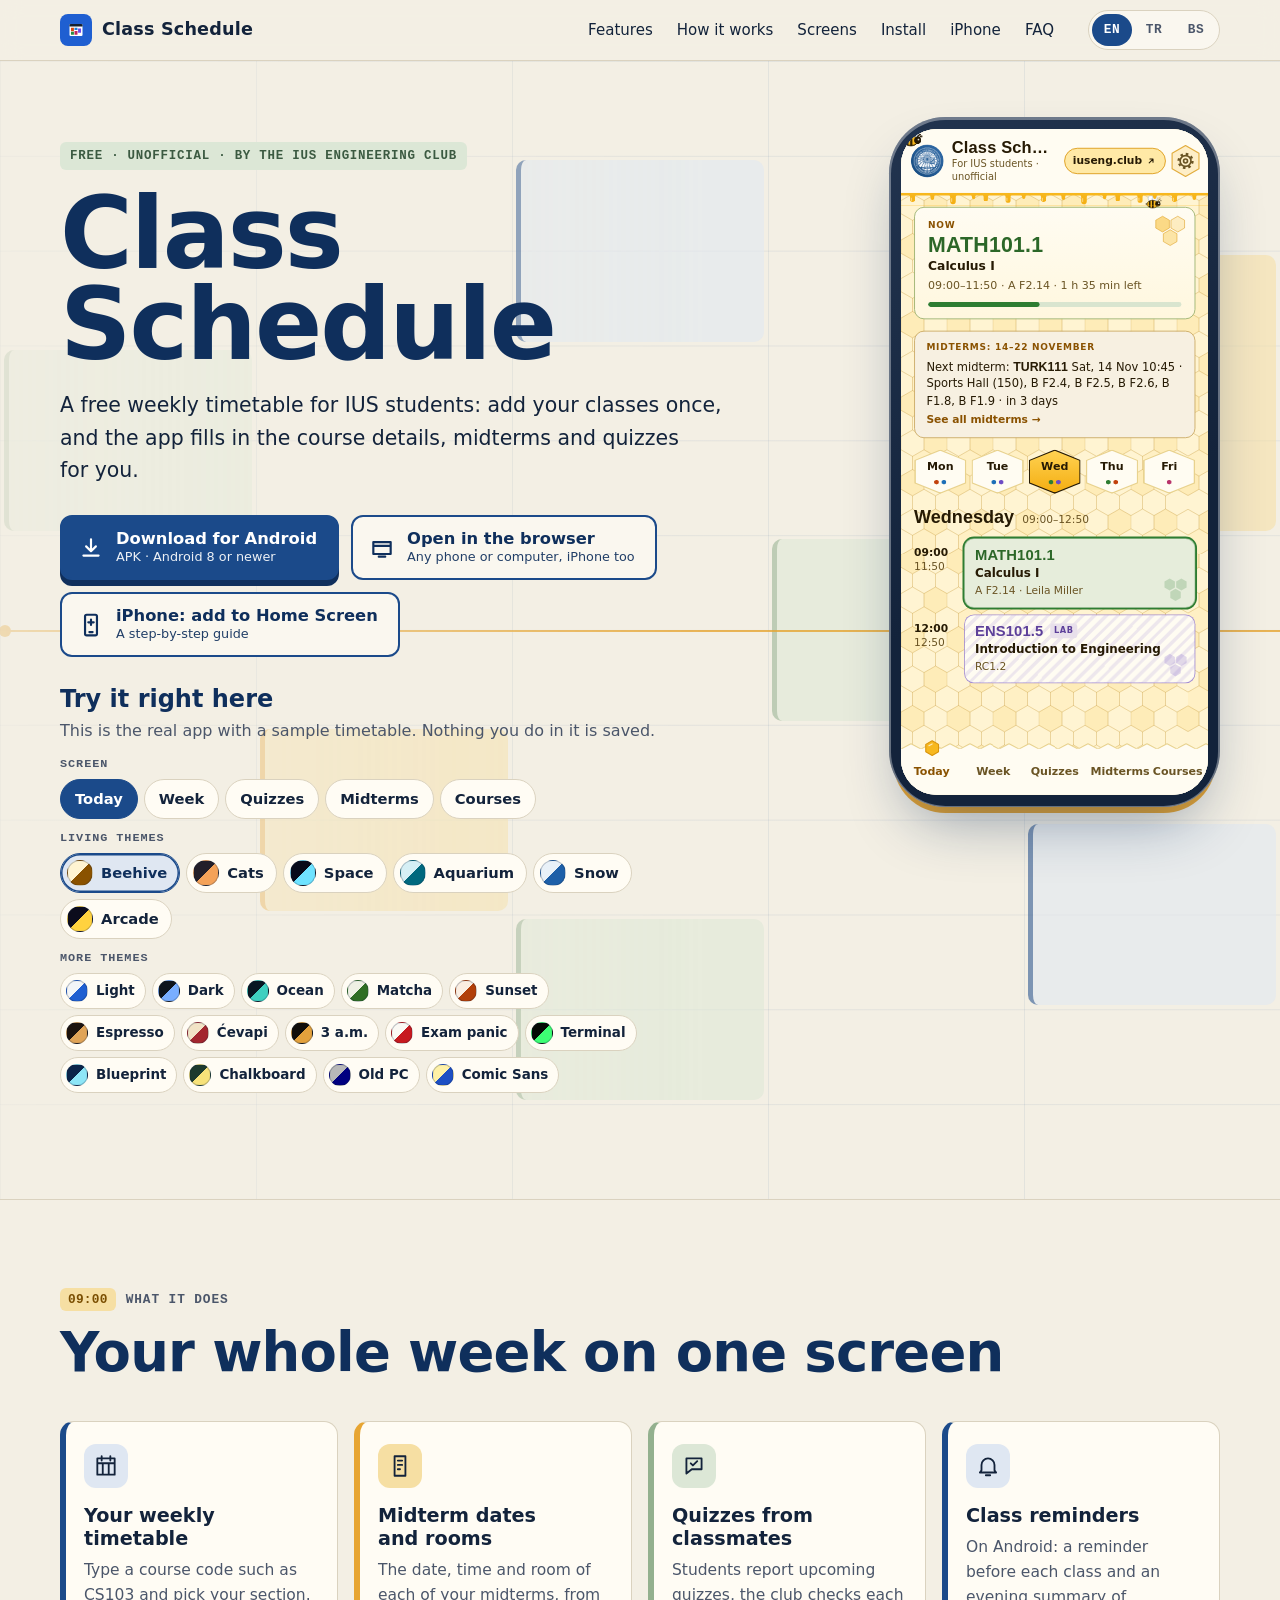
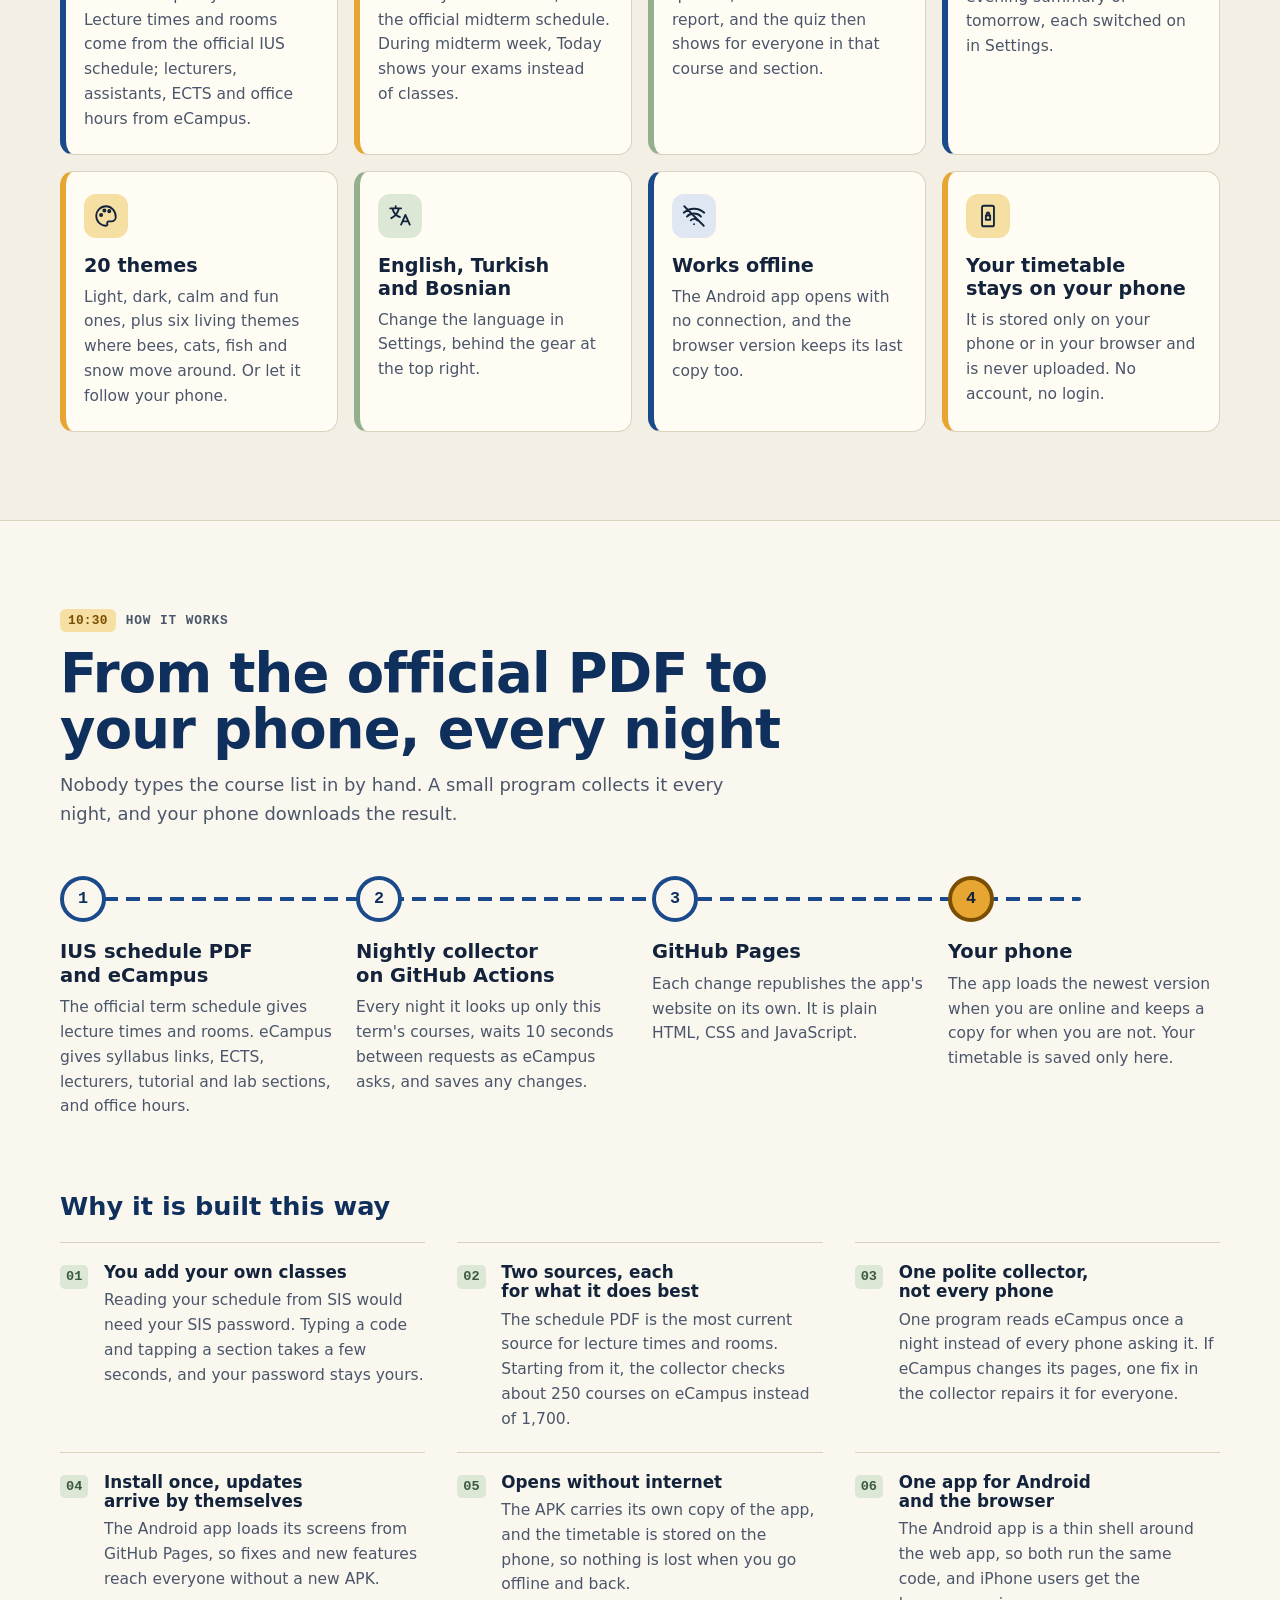
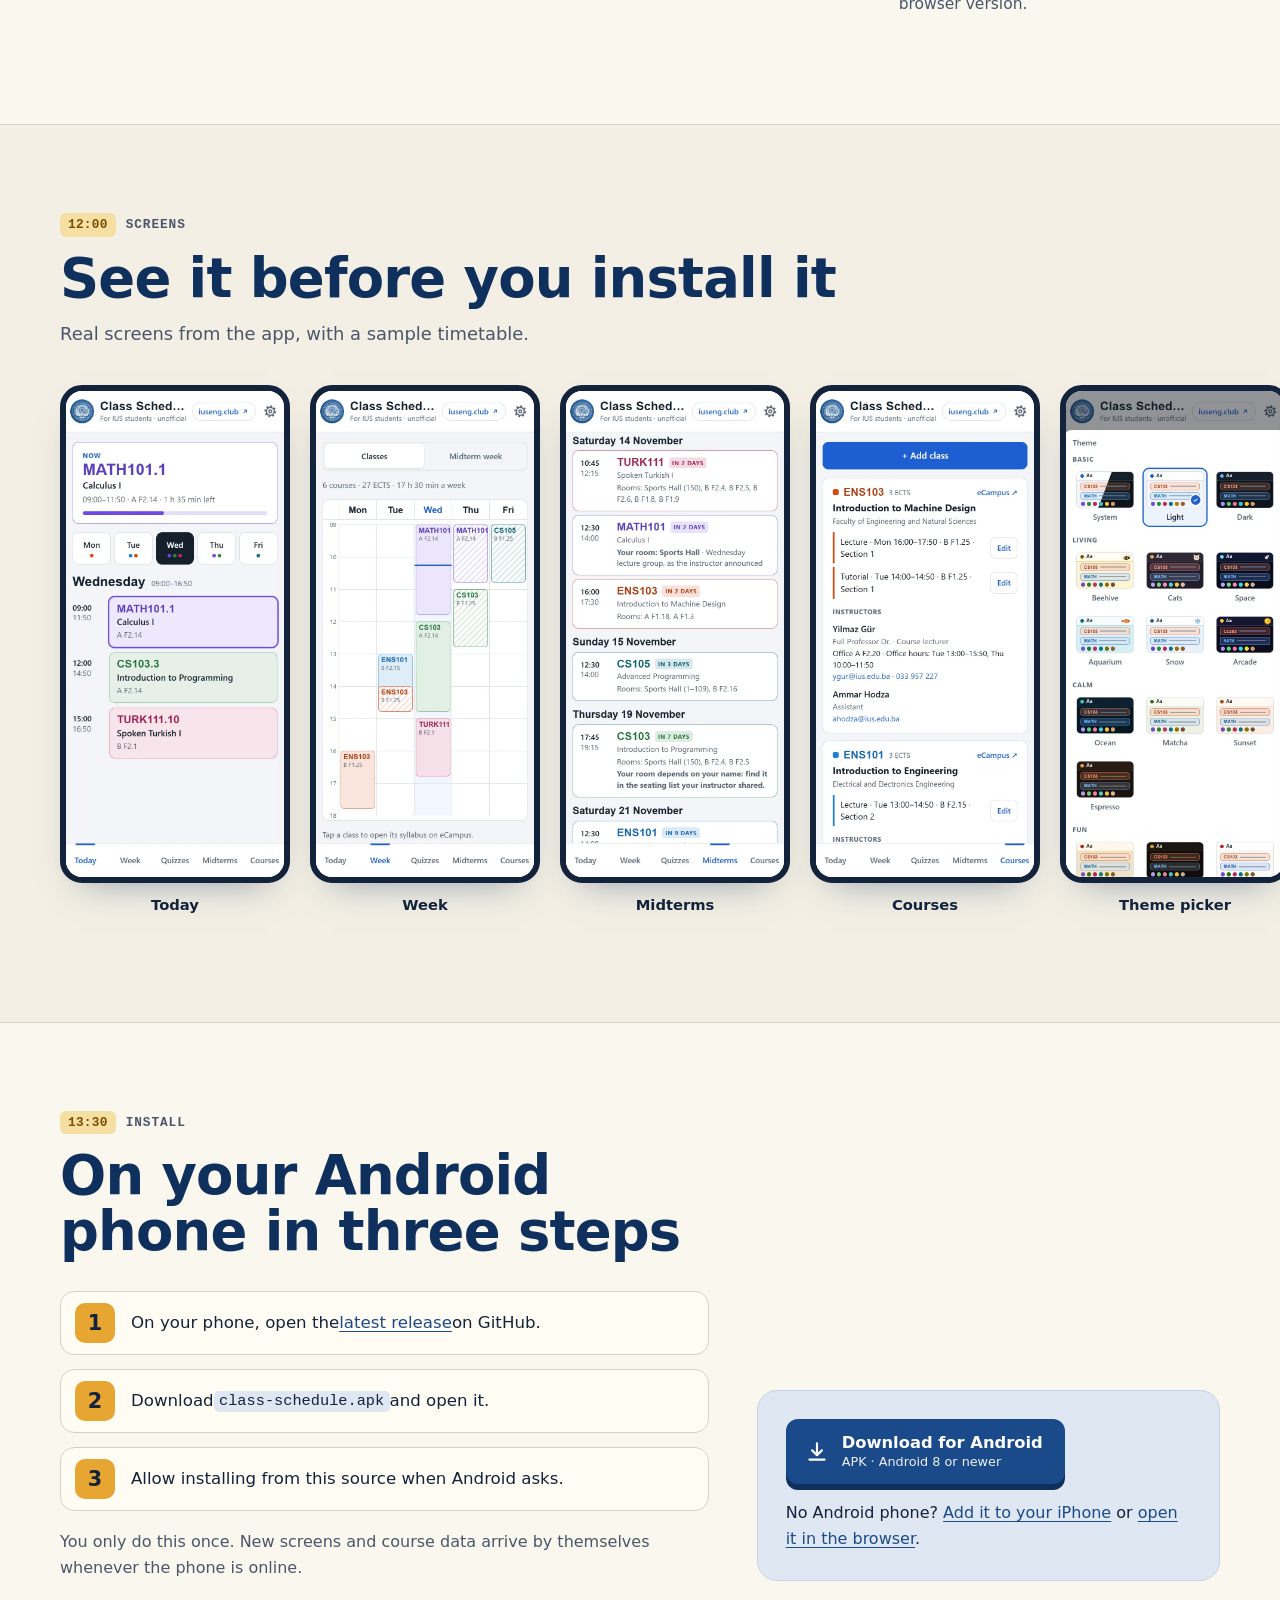
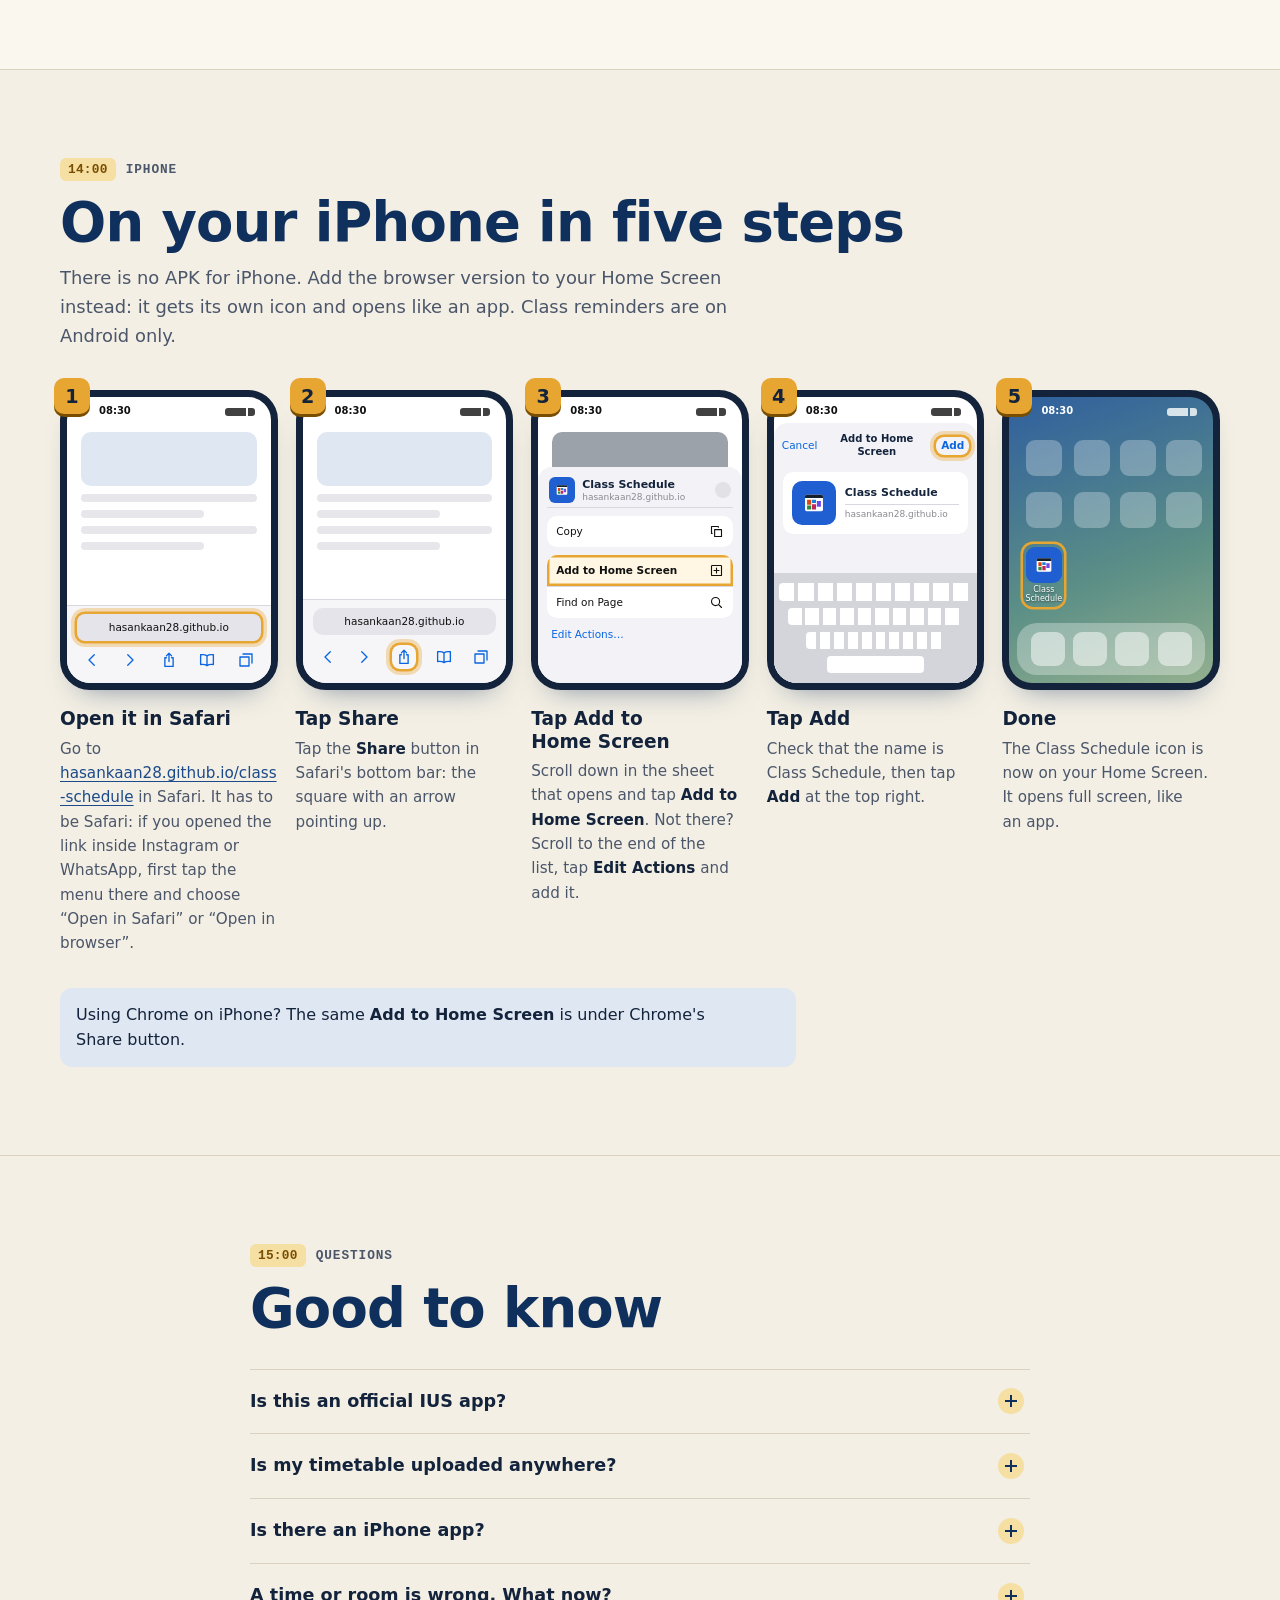
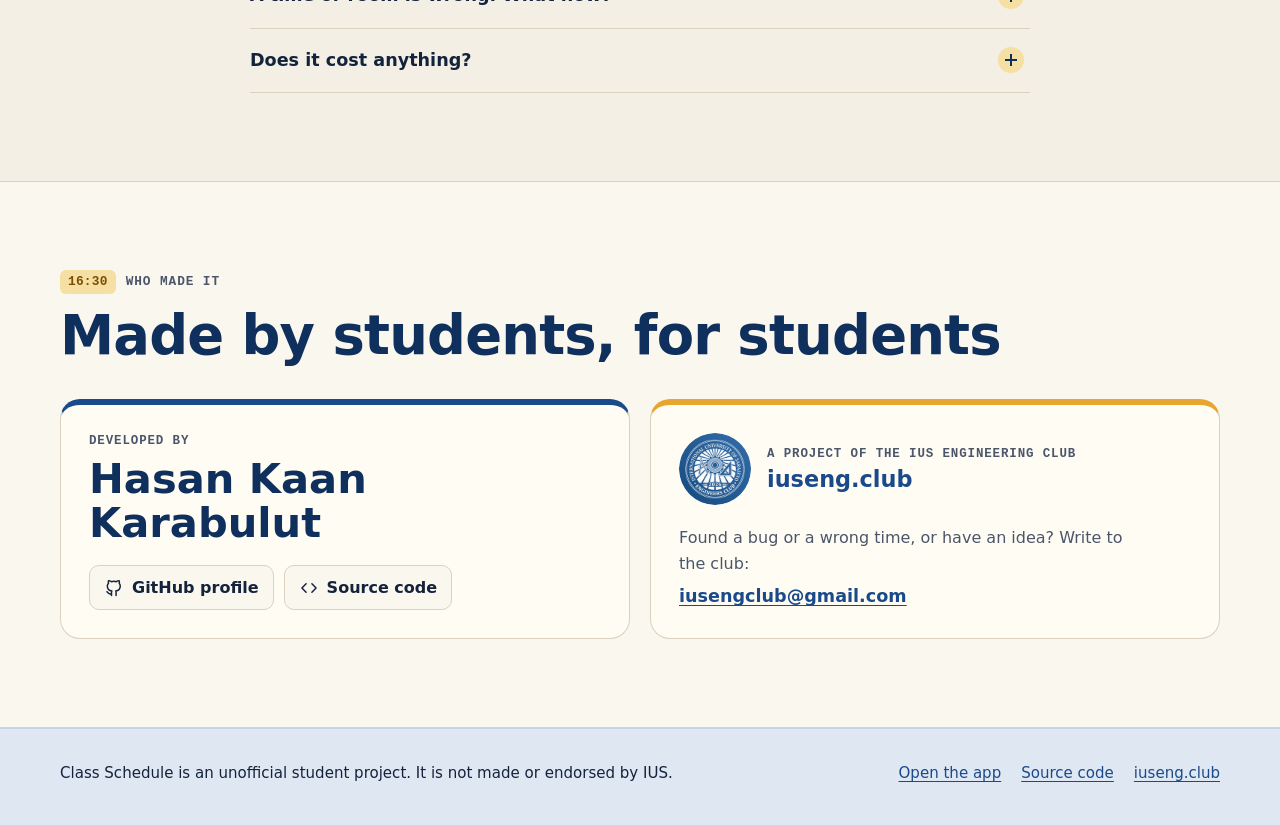
==== web/about/index.html @ 45f540cd "feat(web): landing site with live demo and iPhone install guide - web/about/: a three-language page " ====
<!doctype html>
<html lang="en" class="no-js">
<head>
<meta charset="utf-8">
<meta name="viewport" content="width=device-width, initial-scale=1, viewport-fit=cover">
<meta name="color-scheme" content="light">
<meta name="theme-color" content="#F3EFE4">
<title data-i18n="docTitle">Class Schedule: a free timetable app for IUS students</title>
<meta name="description" content="A free weekly timetable for IUS students, with course details from the official schedule and eCampus, midterms, quizzes and class reminders. Unofficial, by the IUS Engineering Club." data-i18n-attr="content:metaDesc">
<link rel="canonical" href="https://hasankaan28.github.io/class-schedule/about/">
<meta property="og:type" content="website">
<meta property="og:url" content="https://hasankaan28.github.io/class-schedule/about/">
<meta property="og:site_name" content="Class Schedule">
<meta property="og:title" content="Class Schedule: a free timetable app for IUS students" data-i18n-attr="content:docTitle">
<meta property="og:description" content="A free weekly timetable for IUS students, with course details from the official schedule and eCampus, midterms, quizzes and class reminders. Unofficial, by the IUS Engineering Club." data-i18n-attr="content:metaDesc">
<meta property="og:image" content="https://hasankaan28.github.io/class-schedule/about/img/og.png">
<meta property="og:image:width" content="1200">
<meta property="og:image:height" content="630">
<meta property="og:image:alt" content="Class Schedule on a phone, with the timetable of a sample week" data-i18n-attr="content:ogAlt">
<meta name="twitter:card" content="summary_large_image">
<link rel="icon" href="../icon.svg" type="image/svg+xml">
<link rel="stylesheet" href="about.css">
<script>document.documentElement.className = 'js';</script>
<script src="about.js" defer></script>
</head>
<body>
<a class="skip" href="#main" data-i18n="skip">Skip to content</a>

<header class="top">
  <div class="wrap top-in">
    <a class="mark" href="#top">
      <img src="../icon.svg" width="32" height="32" alt="">
      <span data-i18n="appName">Class Schedule</span>
    </a>
    <nav class="nav" aria-label="Sections" data-i18n-attr="aria-label:navLabel">
      <a href="#features" data-i18n="navFeatures">Features</a>
      <a href="#how" data-i18n="navHow">How it works</a>
      <a href="#screens" data-i18n="navScreens">Screens</a>
      <a href="#install" data-i18n="navInstall">Install</a>
      <a href="#iphone">iPhone</a>
      <a href="#faq" data-i18n="navFaq">FAQ</a>
    </nav>
    <div class="lang js-only" role="group" aria-label="Language" data-i18n-attr="aria-label:langLabel">
      <button type="button" data-lang="en" lang="en" aria-label="English" aria-pressed="true">EN</button>
      <button type="button" data-lang="tr" lang="tr" aria-label="Türkçe" aria-pressed="false">TR</button>
      <button type="button" data-lang="bs" lang="bs" aria-label="Bosanski" aria-pressed="false">BS</button>
    </div>
  </div>
</header>

<main id="main">

<!-- Hero: what it is, the two ways to get it, and the real app running in a phone frame. -->
<section class="hero" id="top" aria-labelledby="hero-title">
  <div class="week-grid" aria-hidden="true">
    <i class="blk b1"></i><i class="blk b2"></i><i class="blk b3"></i><i class="blk b4"></i><i class="blk b5"></i><i class="blk b6"></i><i class="blk b7"></i>
    <i class="now"></i>
  </div>
  <div class="wrap hero-in">
    <div class="hero-copy">
      <p class="kicker" data-i18n="kicker">Free · Unofficial · By the IUS Engineering Club</p>
      <h1 id="hero-title" data-i18n="appName">Class Schedule</h1>
      <p class="lead" data-i18n="heroLead">A free weekly timetable for IUS students: add your classes once, and the app fills in the course details, midterms and quizzes for you.</p>
      <div class="ctas">
        <a class="btn primary" href="https://github.com/HasanKaan28/class-schedule/releases/latest/download/class-schedule.apk">
          <svg viewBox="0 0 24 24" aria-hidden="true"><path d="M12 4v11m0 0-4.5-4.5M12 15l4.5-4.5M5 19h14"/></svg>
          <span><b data-i18n="ctaApk">Download for Android</b><small data-i18n="ctaApkNote">APK · Android 8 or newer</small></span>
        </a>
        <a class="btn ghost" href="../">
          <svg viewBox="0 0 24 24" aria-hidden="true"><path d="M4 6.5h16v11H4zM4 10h16M9 20h6"/></svg>
          <span><b data-i18n="ctaWeb">Open in the browser</b><small data-i18n="ctaWebNote">Any phone or computer, iPhone too</small></span>
        </a>
        <a class="btn ghost" id="cta-iphone" href="#iphone">
          <svg viewBox="0 0 24 24" aria-hidden="true"><path d="M8 2.5h8a1.5 1.5 0 0 1 1.5 1.5v16a1.5 1.5 0 0 1-1.5 1.5H8A1.5 1.5 0 0 1 6.5 20V4A1.5 1.5 0 0 1 8 2.5zM10.5 18.5h3M9.5 9.5h5M12 7v5"/></svg>
          <span><b data-i18n="ctaIphone">iPhone: add to Home Screen</b><small data-i18n="ctaIphoneNote">A step-by-step guide</small></span>
        </a>
      </div>
    </div>

    <figure class="phone" aria-labelledby="demo-caption">
      <div class="bezel">
        <div class="screen">
          <iframe id="demo" src="../?demo=1&amp;lang=en&amp;tab=today&amp;theme=bee" width="375" height="812" title="Live preview of Class Schedule with a sample timetable" data-i18n-attr="title:demoFrame"></iframe>
          <img id="demo-shot" class="shot-fallback" src="img/shot-today.webp" width="750" height="1624" loading="lazy" alt="Today screen: the next class and the day's classes with free gaps between them" data-i18n-attr="alt:altToday" hidden>
        </div>
      </div>
      <figcaption id="demo-caption" class="sr" data-i18n="demoCaption">The real Class Schedule app, running with a sample timetable</figcaption>
    </figure>

    <div class="demo js-only" id="try">
      <h2 class="demo-title" data-i18n="demoTitle">Try it right here</h2>
      <p class="demo-lead" data-i18n="demoLead">This is the real app with a sample timetable. Nothing you do in it is saved.</p>
      <p class="demo-note" id="demo-note" hidden data-i18n="demoFallback">The live preview could not load, so this is a screenshot.</p>
      <div class="ctl" id="demo-ctl">
        <div class="ctl-row">
          <h3 class="ctl-label" id="lbl-screen" data-i18n="demoScreen">Screen</h3>
          <div class="seg" role="group" aria-labelledby="lbl-screen">
            <button type="button" data-tab="today" aria-pressed="true" data-i18n="tabToday">Today</button>
            <button type="button" data-tab="week" aria-pressed="false" data-i18n="tabWeek">Week</button>
            <button type="button" data-tab="quizzes" aria-pressed="false" data-i18n="tabQuizzes">Quizzes</button>
            <button type="button" data-tab="exams" aria-pressed="false" data-i18n="tabExams">Midterms</button>
            <button type="button" data-tab="courses" aria-pressed="false" data-i18n="tabCourses">Courses</button>
          </div>
        </div>
        <div class="ctl-row">
          <h3 class="ctl-label" id="lbl-live" data-i18n="demoLiving">Living themes</h3>
          <div class="chips" role="group" aria-labelledby="lbl-live" id="themes-live"></div>
        </div>
        <div class="ctl-row">
          <h3 class="ctl-label" id="lbl-more" data-i18n="demoMore">More themes</h3>
          <div class="chips small" role="group" aria-labelledby="lbl-more" id="themes-more"></div>
        </div>
      </div>
      <p class="demo-status" id="demo-status" aria-live="polite"></p>
    </div>
  </div>
</section>

<!-- Features -->
<section class="sec" id="features" aria-labelledby="features-title">
  <div class="wrap">
    <p class="eyebrow"><span class="slot">09:00</span> <span data-i18n="eyFeatures">What it does</span></p>
    <h2 id="features-title" data-i18n="featuresTitle">Your whole week on one screen</h2>
    <ul class="cards" role="list">
      <li class="card c-seal">
        <svg viewBox="0 0 24 24" aria-hidden="true"><path d="M4 5h16v15H4zM4 9.5h16M9 9.5V20M14.5 9.5V20M8 3v4M16 3v4"/></svg>
        <h3 data-i18n="f1t">Your weekly timetable</h3>
        <p data-i18n="f1d">Type a course code such as CS103 and pick your section. Lecture times and rooms come from the official IUS schedule; lecturers, assistants, ECTS and office hours from eCampus.</p>
      </li>
      <li class="card c-honey">
        <svg viewBox="0 0 24 24" aria-hidden="true"><path d="M7 3h10v18H7zM10 7h4M10 11h4M10 15h2"/></svg>
        <h3 data-i18n="f2t">Midterm dates and rooms</h3>
        <p data-i18n="f2d">The date, time and room of each of your midterms, from the official midterm schedule. During midterm week, Today shows your exams instead of classes.</p>
      </li>
      <li class="card c-sage">
        <svg viewBox="0 0 24 24" aria-hidden="true"><path d="M5 5h14v10H10l-5 4zM9 9.5l2 2 4-4"/></svg>
        <h3 data-i18n="f3t">Quizzes from classmates</h3>
        <p data-i18n="f3d">Students report upcoming quizzes, the club checks each report, and the quiz then shows for everyone in that course and section.</p>
      </li>
      <li class="card c-seal">
        <svg viewBox="0 0 24 24" aria-hidden="true"><path d="M6 16V11a6 6 0 0 1 12 0v5l1.5 2h-15zM10 20.5h4"/></svg>
        <h3 data-i18n="f4t">Class reminders</h3>
        <p data-i18n="f4d">On Android: a reminder before each class and an evening summary of tomorrow, each switched on in Settings.</p>
      </li>
      <li class="card c-honey">
        <svg viewBox="0 0 24 24" aria-hidden="true"><path d="M12 3a9 9 0 1 0 0 18c1.2 0 1.6-.9 1.2-1.8-.5-1.1.2-2.2 1.4-2.2H17a4 4 0 0 0 4-4c0-5.5-4-10-9-10z"/><circle cx="7.5" cy="11" r="1"/><circle cx="10.5" cy="7" r="1"/><circle cx="15" cy="7.5" r="1"/></svg>
        <h3 data-i18n="f5t">20 themes</h3>
        <p data-i18n="f5d">Light, dark, calm and fun ones, plus six living themes where bees, cats, fish and snow move around. Or let it follow your phone.</p>
      </li>
      <li class="card c-sage">
        <svg viewBox="0 0 24 24" aria-hidden="true"><path d="M3 5h10M8 3v2M5 5c1 4 4 7 7 8M11 5c-1 4-3.5 7-7 9M13 20l4-9 4 9M14.5 17h5"/></svg>
        <h3 data-i18n="f6t">English, Turkish and Bosnian</h3>
        <p data-i18n="f6d">Change the language in Settings, behind the gear at the top right.</p>
      </li>
      <li class="card c-seal">
        <svg viewBox="0 0 24 24" aria-hidden="true"><path d="M2.5 9a14 14 0 0 1 19 0M5.5 12.5a9 9 0 0 1 13 0M9 16a4 4 0 0 1 6 0M12 19.5h.01M3 3l18 18"/></svg>
        <h3 data-i18n="f7t">Works offline</h3>
        <p data-i18n="f7d">The Android app opens with no connection, and the browser version keeps its last copy too.</p>
      </li>
      <li class="card c-honey">
        <svg viewBox="0 0 24 24" aria-hidden="true"><path d="M8 2.5h8a1.5 1.5 0 0 1 1.5 1.5v16a1.5 1.5 0 0 1-1.5 1.5H8A1.5 1.5 0 0 1 6.5 20V4A1.5 1.5 0 0 1 8 2.5zM10 11.5h4v4h-4zM10.8 11.5V10a1.2 1.2 0 0 1 2.4 0v1.5"/></svg>
        <h3 data-i18n="f8t">Your timetable stays on your phone</h3>
        <p data-i18n="f8d">It is stored only on your phone or in your browser and is never uploaded. No account, no login.</p>
      </li>
    </ul>
  </div>
</section>

<!-- How it works: the data route, then the reasons behind the build. -->
<section class="sec tint" id="how" aria-labelledby="how-title">
  <div class="wrap">
    <p class="eyebrow"><span class="slot">10:30</span> <span data-i18n="eyHow">How it works</span></p>
    <h2 id="how-title" data-i18n="howTitle">From the official PDF to your phone, every night</h2>
    <p class="sec-lead" data-i18n="howLead">Nobody types the course list in by hand. A small program collects it every night, and your phone downloads the result.</p>

    <ol class="route">
      <li class="stop">
        <span class="stop-n">1</span>
        <h3 data-i18n="r1t">IUS schedule PDF and eCampus</h3>
        <p data-i18n="r1d">The official term schedule gives lecture times and rooms. eCampus gives syllabus links, ECTS, lecturers, tutorial and lab sections, and office hours.</p>
      </li>
      <li class="stop">
        <span class="stop-n">2</span>
        <h3 data-i18n="r2t">Nightly collector on GitHub Actions</h3>
        <p data-i18n="r2d">Every night it looks up only this term's courses, waits 10 seconds between requests as eCampus asks, and saves any changes.</p>
      </li>
      <li class="stop">
        <span class="stop-n">3</span>
        <h3 data-i18n="r3t">GitHub Pages</h3>
        <p data-i18n="r3d">Each change republishes the app's website on its own. It is plain HTML, CSS and JavaScript.</p>
      </li>
      <li class="stop end">
        <span class="stop-n">4</span>
        <h3 data-i18n="r4t">Your phone</h3>
        <p data-i18n="r4d">The app loads the newest version when you are online and keeps a copy for when you are not. Your timetable is saved only here.</p>
      </li>
    </ol>

    <h3 class="sub" data-i18n="whyTitle">Why it is built this way</h3>
    <ul class="why" role="list">
      <li><h4 data-i18n="w1t">You add your own classes</h4><p data-i18n="w1d">Reading your schedule from SIS would need your SIS password. Typing a code and tapping a section takes a few seconds, and your password stays yours.</p></li>
      <li><h4 data-i18n="w2t">Two sources, each for what it does best</h4><p data-i18n="w2d">The schedule PDF is the most current source for lecture times and rooms. Starting from it, the collector checks about 250 courses on eCampus instead of 1,700.</p></li>
      <li><h4 data-i18n="w3t">One polite collector, not every phone</h4><p data-i18n="w3d">One program reads eCampus once a night instead of every phone asking it. If eCampus changes its pages, one fix in the collector repairs it for everyone.</p></li>
      <li><h4 data-i18n="w4t">Install once, updates arrive by themselves</h4><p data-i18n="w4d">The Android app loads its screens from GitHub Pages, so fixes and new features reach everyone without a new APK.</p></li>
      <li><h4 data-i18n="w5t">Opens without internet</h4><p data-i18n="w5d">The APK carries its own copy of the app, and the timetable is stored on the phone, so nothing is lost when you go offline and back.</p></li>
      <li><h4 data-i18n="w6t">One app for Android and the browser</h4><p data-i18n="w6d">The Android app is a thin shell around the web app, so both run the same code, and iPhone users get the browser version.</p></li>
    </ul>
  </div>
</section>

<!-- Screenshots -->
<section class="sec" id="screens" aria-labelledby="screens-title">
  <div class="wrap">
    <p class="eyebrow"><span class="slot">12:00</span> <span data-i18n="eyScreens">Screens</span></p>
    <h2 id="screens-title" data-i18n="screensTitle">See it before you install it</h2>
    <p class="sec-lead" data-i18n="screensLead">Real screens from the app, with a sample timetable.</p>
  </div>
  <div class="shots" tabindex="0" role="region" aria-label="Screenshots, scroll sideways" data-i18n-attr="aria-label:shotsLabel">
    <figure><img src="img/shot-today.webp" width="750" height="1624" loading="lazy" alt="Today screen: the next class and the day's classes with free gaps between them" data-i18n-attr="alt:altToday"><figcaption data-i18n="capToday">Today</figcaption></figure>
    <figure><img src="img/shot-week.webp" width="750" height="1624" loading="lazy" alt="Week screen: a Monday to Friday timetable with coloured course blocks" data-i18n-attr="alt:altWeek"><figcaption data-i18n="capWeek">Week</figcaption></figure>
    <figure><img src="img/shot-midterms.webp" width="750" height="1624" loading="lazy" alt="Midterms screen: the dates, times and rooms of a student's midterms" data-i18n-attr="alt:altMidterms"><figcaption data-i18n="capMidterms">Midterms</figcaption></figure>
    <figure><img src="img/shot-courses.webp" width="750" height="1624" loading="lazy" alt="Courses screen: each course with its instructors and office hours" data-i18n-attr="alt:altCourses"><figcaption data-i18n="capCourses">Courses</figcaption></figure>
    <figure><img src="img/shot-themes.webp" width="750" height="1624" loading="lazy" alt="Settings: the theme picker with all themes" data-i18n-attr="alt:altThemes"><figcaption data-i18n="capThemes">Theme picker</figcaption></figure>
    <figure><img src="img/shot-bee.webp" width="750" height="1624" loading="lazy" alt="The app in the Beehive theme" data-i18n-attr="alt:altBee"><figcaption data-i18n="capBee">Beehive theme</figcaption></figure>
    <figure><img src="img/shot-cat.webp" width="750" height="1624" loading="lazy" alt="The app in the Cats theme" data-i18n-attr="alt:altCat"><figcaption data-i18n="capCat">Cats theme</figcaption></figure>
    <figure><img src="img/shot-space.webp" width="750" height="1624" loading="lazy" alt="The app in the Space theme" data-i18n-attr="alt:altSpace"><figcaption data-i18n="capSpace">Space theme</figcaption></figure>
  </div>
</section>

<!-- Install -->
<section class="sec tint" id="install" aria-labelledby="install-title">
  <div class="wrap install">
    <div>
      <p class="eyebrow"><span class="slot">13:30</span> <span data-i18n="eyInstall">Install</span></p>
      <h2 id="install-title" data-i18n="installTitle">On your Android phone in three steps</h2>
      <ol class="steps">
        <li data-i18n="s1">On your phone, open the <a href="https://github.com/HasanKaan28/class-schedule/releases/latest">latest release</a> on GitHub.</li>
        <li data-i18n="s2">Download <code>class-schedule.apk</code> and open it.</li>
        <li data-i18n="s3">Allow installing from this source when Android asks.</li>
      </ol>
      <p class="note" data-i18n="installNote">You only do this once. New screens and course data arrive by themselves whenever the phone is online.</p>
    </div>
    <div class="install-side">
      <a class="btn primary" href="https://github.com/HasanKaan28/class-schedule/releases/latest/download/class-schedule.apk">
        <svg viewBox="0 0 24 24" aria-hidden="true"><path d="M12 4v11m0 0-4.5-4.5M12 15l4.5-4.5M5 19h14"/></svg>
        <span><b data-i18n="ctaApk">Download for Android</b><small data-i18n="ctaApkNote">APK · Android 8 or newer</small></span>
      </a>
      <p data-i18n="noAndroid">No Android phone? <a href="#iphone">Add it to your iPhone</a> or <a href="../">open it in the browser</a>.</p>
    </div>
  </div>
</section>

<!-- iPhone: the browser version added to the Home Screen. The pictures are simplified drawings, not Apple artwork. -->
<section class="sec" id="iphone" aria-labelledby="iphone-title">
  <svg class="sprite" aria-hidden="true" focusable="false">
    <symbol id="i-back" viewBox="0 0 24 24"><path d="M15 5l-7 7 7 7"/></symbol>
    <symbol id="i-fwd" viewBox="0 0 24 24"><path d="M9 5l7 7-7 7"/></symbol>
    <symbol id="i-share" viewBox="0 0 24 24"><path d="M8.5 9H6.5v11.5h11V9h-2M12 3v11M8.5 6.5 12 3l3.5 3.5"/></symbol>
    <symbol id="i-book" viewBox="0 0 24 24"><path d="M12 6.5C10 5 7 4.5 3.5 5v13c3.5-.5 6.5 0 8.5 1.5 2-1.5 5-2 8.5-1.5V5C17 4.5 14 5 12 6.5zM12 6.5v13"/></symbol>
    <symbol id="i-tabs" viewBox="0 0 24 24"><path d="M8 4h12v12M4 8h12v12H4z"/></symbol>
    <symbol id="i-plus" viewBox="0 0 24 24"><path d="M5 4h14a1 1 0 0 1 1 1v14a1 1 0 0 1-1 1H5a1 1 0 0 1-1-1V5a1 1 0 0 1 1-1zM12 8v8M8 12h8"/></symbol>
    <symbol id="i-copy" viewBox="0 0 24 24"><path d="M9 9h11v11H9zM5 15H4V4h11v1"/></symbol>
    <symbol id="i-find" viewBox="0 0 24 24"><path d="M10.5 4a6.5 6.5 0 1 1 0 13 6.5 6.5 0 0 1 0-13zM15.5 15.5 20 20"/></symbol>
  </svg>
  <div class="wrap">
    <p class="eyebrow"><span class="slot">14:00</span> <span>iPhone</span></p>
    <h2 id="iphone-title" data-i18n="iosTitle">On your iPhone in five steps</h2>
    <p class="sec-lead" data-i18n="iosLead">There is no APK for iPhone. Add the browser version to your Home Screen instead: it gets its own icon and opens like an app. Class reminders are on Android only.</p>

    <ol class="ios-steps">
      <li>
        <div class="ios" role="img" aria-label="Drawing: Safari on an iPhone, with hasankaan28.github.io in the address bar at the bottom" data-i18n-attr="aria-label:iosPic1">
          <div class="ios-st"><span>08:30</span><i></i></div>
          <div class="ios-page"><b></b><i></i><i></i><i></i><i></i></div>
          <div class="sf-bar">
            <div class="sf-url hl">hasankaan28.github.io</div>
            <div class="sf-tools"><svg><use href="#i-back"/></svg><svg><use href="#i-fwd"/></svg><svg><use href="#i-share"/></svg><svg><use href="#i-book"/></svg><svg><use href="#i-tabs"/></svg></div>
          </div>
        </div>
        <h3 data-i18n="ios1t">Open it in Safari</h3>
        <p data-i18n="ios1d">Go to <a href="../">hasankaan28.github.io/class-schedule</a> in Safari. It has to be Safari: if you opened the link inside Instagram or WhatsApp, first tap the menu there and choose “Open in Safari” or “Open in browser”.</p>
      </li>
      <li>
        <div class="ios" role="img" aria-label="Drawing: Safari's bottom bar, with the Share button (a square with an arrow pointing up) highlighted" data-i18n-attr="aria-label:iosPic2">
          <div class="ios-st"><span>08:30</span><i></i></div>
          <div class="ios-page"><b></b><i></i><i></i><i></i><i></i></div>
          <div class="sf-bar">
            <div class="sf-url">hasankaan28.github.io</div>
            <div class="sf-tools"><svg><use href="#i-back"/></svg><svg><use href="#i-fwd"/></svg><span class="hl tap"><svg><use href="#i-share"/></svg></span><svg><use href="#i-book"/></svg><svg><use href="#i-tabs"/></svg></div>
          </div>
        </div>
        <h3 data-i18n="ios2t">Tap Share</h3>
        <p data-i18n="ios2d">Tap the <b>Share</b> button in Safari's bottom bar: the square with an arrow pointing up.</p>
      </li>
      <li>
        <div class="ios" role="img" aria-label="Drawing: the share sheet, with the Add to Home Screen row highlighted" data-i18n-attr="aria-label:iosPic3">
          <div class="ios-st"><span>08:30</span><i></i></div>
          <div class="ios-page dim"><b></b><i></i><i></i></div>
          <div class="sheet">
            <div class="sheet-head"><img src="../icon.svg" width="26" height="26" alt=""><span><b>Class Schedule</b><small>hasankaan28.github.io</small></span><i class="x"></i></div>
            <div class="group"><div class="row"><span data-i18n="iosCopy">Copy</span><svg><use href="#i-copy"/></svg></div></div>
            <div class="group">
              <div class="row hl"><span data-i18n="iosAddHome">Add to Home Screen</span><svg><use href="#i-plus"/></svg></div>
              <div class="row"><span data-i18n="iosFind">Find on Page</span><svg><use href="#i-find"/></svg></div>
            </div>
            <div class="edit" data-i18n="iosEdit">Edit Actions…</div>
          </div>
        </div>
        <h3 data-i18n="ios3t">Tap Add to Home Screen</h3>
        <p data-i18n="ios3d">Scroll down in the sheet that opens and tap <b>Add to Home Screen</b>. Not there? Scroll to the end of the list, tap <b>Edit Actions</b> and add it.</p>
      </li>
      <li>
        <div class="ios" role="img" aria-label="Drawing: the Add to Home Screen screen with the Class Schedule icon and name, and Add highlighted at the top right" data-i18n-attr="aria-label:iosPic4">
          <div class="ios-st"><span>08:30</span><i></i></div>
          <div class="addsheet">
            <div class="nav"><span data-i18n="iosCancel">Cancel</span><b data-i18n="iosAddHome">Add to Home Screen</b><span class="add hl" data-i18n="iosAdd">Add</span></div>
            <div class="group app">
              <img src="../icon.svg" width="44" height="44" alt="">
              <span><b>Class Schedule</b><small>hasankaan28.github.io</small></span>
            </div>
            <div class="keys"><i></i><i></i><i></i><i></i></div>
          </div>
        </div>
        <h3 data-i18n="ios4t">Tap Add</h3>
        <p data-i18n="ios4d">Check that the name is Class Schedule, then tap <b>Add</b> at the top right.</p>
      </li>
      <li>
        <div class="ios home" role="img" aria-label="Drawing: a Home Screen with the Class Schedule icon on it" data-i18n-attr="aria-label:iosPic5">
          <div class="ios-st light"><span>08:30</span><i></i></div>
          <div class="apps">
            <i></i><i></i><i></i><i></i><i></i><i></i><i></i><i></i>
            <span class="mine hl"><img src="../icon.svg" width="40" height="40" alt=""><small>Class Schedule</small></span>
          </div>
          <div class="dock"><i></i><i></i><i></i><i></i></div>
        </div>
        <h3 data-i18n="ios5t">Done</h3>
        <p data-i18n="ios5d">The Class Schedule icon is now on your Home Screen. It opens full screen, like an app.</p>
      </li>
    </ol>
    <p class="note ios-chrome" data-i18n="iosChrome">Using Chrome on iPhone? The same <b>Add to Home Screen</b> is under Chrome's Share button.</p>
  </div>
</section>

<!-- FAQ -->
<section class="sec" id="faq" aria-labelledby="faq-title">
  <div class="wrap narrow">
    <p class="eyebrow"><span class="slot">15:00</span> <span data-i18n="eyFaq">Questions</span></p>
    <h2 id="faq-title" data-i18n="faqTitle">Good to know</h2>
    <div class="faq">
      <details>
        <summary data-i18n="q1">Is this an official IUS app?</summary>
        <p data-i18n="a1">No. It is an unofficial student project by the IUS Engineering Club, not made or endorsed by IUS. When in doubt, the official schedule and your instructor have the final word.</p>
      </details>
      <details>
        <summary data-i18n="q2">Is my timetable uploaded anywhere?</summary>
        <p data-i18n="a2">No. Your timetable is stored only on your phone or in your browser. The app downloads course data and the quiz list, but never sends your classes anywhere. When you report a quiz, the report goes to the club for checking, and your name is optional.</p>
      </details>
      <details>
        <summary data-i18n="q3">Is there an iPhone app?</summary>
        <p data-i18n="a3">No, but the browser version works on iPhone, and you can add it to your Home Screen so it opens like an app: <a href="#iphone">see the five steps</a>. Class reminders are on Android only.</p>
      </details>
      <details>
        <summary data-i18n="q4">A time or room is wrong. What now?</summary>
        <p data-i18n="a4">eCampus is sometimes behind; a tutorial can move before the syllabus is updated. Edit the class in Courses: times you enter yourself always win. Then tell the club at <a href="mailto:iusengclub@gmail.com">iusengclub@gmail.com</a> so it gets fixed for everyone.</p>
      </details>
      <details>
        <summary data-i18n="q5">Does it cost anything?</summary>
        <p data-i18n="a5">No. It is free, and its source code is on <a href="https://github.com/HasanKaan28/class-schedule">GitHub</a>.</p>
      </details>
    </div>
  </div>
</section>

<!-- Developer and contact -->
<section class="sec tint" id="team" aria-labelledby="team-title">
  <div class="wrap">
    <p class="eyebrow"><span class="slot">16:30</span> <span data-i18n="eyTeam">Who made it</span></p>
    <h2 id="team-title" data-i18n="teamTitle">Made by students, for students</h2>
    <div class="team">
      <div class="person">
        <p class="role" data-i18n="devRole">Developed by</p>
        <p class="name">Hasan Kaan Karabulut</p>
        <ul class="links" role="list">
          <li><a href="https://github.com/HasanKaan28"><svg viewBox="0 0 24 24" aria-hidden="true"><path d="M9 19c-4 1.3-4-2-5.5-2.5M14.5 21v-3.4c0-1 .1-1.4-.5-2 2.8-.3 5.5-1.4 5.5-6a4.6 4.6 0 0 0-1.3-3.2 4.3 4.3 0 0 0-.1-3.2s-1-.3-3.3 1.2a11.5 11.5 0 0 0-6 0C6.5 2.9 5.5 3.2 5.5 3.2a4.3 4.3 0 0 0-.1 3.2A4.6 4.6 0 0 0 4 9.6c0 4.6 2.7 5.7 5.5 6-.6.6-.6 1.2-.5 2V21"/></svg><span data-i18n="ghProfile">GitHub profile</span></a></li>
          <li><a href="https://github.com/HasanKaan28/class-schedule"><svg viewBox="0 0 24 24" aria-hidden="true"><path d="M8.5 7 3.5 12l5 5M15.5 7l5 5-5 5"/></svg><span data-i18n="source">Source code</span></a></li>
        </ul>
      </div>
      <div class="club">
        <a class="club-link" href="https://iuseng.club">
          <img src="../brand/iec-logo.png" width="72" height="72" alt="IUS Engineering Club logo" data-i18n-attr="alt:clubLogo">
          <span><span class="role" data-i18n="clubRole">A project of the IUS Engineering Club</span><b>iuseng.club</b></span>
        </a>
        <p data-i18n="contactText">Found a bug or a wrong time, or have an idea? Write to the club:</p>
        <a class="mail" href="mailto:iusengclub@gmail.com">iusengclub@gmail.com</a>
      </div>
    </div>
  </div>
</section>

</main>

<footer class="foot">
  <div class="wrap foot-in">
    <p data-i18n="footLine">Class Schedule is an unofficial student project. It is not made or endorsed by IUS.</p>
    <p class="foot-links">
      <a href="../" data-i18n="footApp">Open the app</a>
      <a href="https://github.com/HasanKaan28/class-schedule" data-i18n="source">Source code</a>
      <a href="https://iuseng.club">iuseng.club</a>
    </p>
  </div>
</footer>
</body>
</html>
---- web/about/about.css ----
/* Class Schedule landing page.
   Idea: the page reads like a day of classes. Each section starts at a time slot, the hero sits on a faint
   week grid with coloured class blocks, and the real app runs in a phone frame beside it.
   Brand: the IUS Engineering Club's light look, seal blue with honey and sage, on warm paper (never pure white).
   System fonts only; nothing is downloaded. */
:root {
  --paper: #F3EFE4;
  --paper-2: #FAF7EF;
  --card: #FFFCF4;
  --ink: #13233B;
  --muted: #4B566A;
  --line: #DAD2BF;
  --seal: #1B4A8A;
  --seal-deep: #0F2F5C;
  --seal-tint: #DFE7F2;
  --honey: #E7A532;
  --honey-soft: #F6DFA3;
  --honey-ink: #7A4E00;
  --sage: #93B08E;
  --sage-soft: #DCE7D6;
  --sage-ink: #3B5A41;
  --grid: rgba(27, 74, 138, .075);
  --radius: 14px;
  --f-display: "Roboto Condensed", "Arial Narrow", "sans-serif-condensed", "Helvetica Neue", system-ui, sans-serif;
  --f-body: system-ui, -apple-system, "Segoe UI", Roboto, "Helvetica Neue", Arial, sans-serif;
  --f-mono: ui-monospace, "Cascadia Mono", "Segoe UI Mono", Consolas, "Roboto Mono", monospace;
  --s: .82; /* phone scale: the app is laid out at 375 x 812 and shrunk to fit */
  color-scheme: light;
}

* { box-sizing: border-box; }
[hidden] { display: none !important; }
html { scroll-behavior: smooth; scroll-padding-top: 76px; -webkit-text-size-adjust: 100%; }
body {
  margin: 0;
  background: var(--paper);
  color: var(--ink);
  font: 16px/1.6 var(--f-body);
  overflow-wrap: break-word;
}
img, svg { display: block; max-width: 100%; }
a { color: var(--seal); text-underline-offset: .18em; }
a:hover { color: var(--seal-deep); }
:focus-visible { outline: 3px solid var(--seal); outline-offset: 3px; border-radius: 6px; }
h1, h2, h3, h4 { line-height: 1.15; margin: 0; text-wrap: balance; }
p { margin: 0; text-wrap: pretty; }
code { font: .92em var(--f-mono); background: var(--seal-tint); padding: .1em .35em; border-radius: 5px; overflow-wrap: anywhere; }
.no-js .js-only { display: none !important; }
.sr { position: absolute; width: 1px; height: 1px; overflow: hidden; clip: rect(0 0 0 0); white-space: nowrap; }

.wrap { width: min(1160px, 100% - 32px); margin-inline: auto; }
.narrow { width: min(780px, 100% - 32px); }

.skip {
  position: absolute; left: 16px; top: -60px; z-index: 20;
  background: var(--seal); color: #fff; padding: 10px 16px; border-radius: 8px; font-weight: 600;
}
.skip:focus { top: 12px; color: #fff; }

/* Header */
.top {
  position: sticky; top: 0; z-index: 10;
  background: rgba(243, 239, 228, .88);
  backdrop-filter: saturate(1.4) blur(10px);
  -webkit-backdrop-filter: saturate(1.4) blur(10px);
  border-bottom: 1px solid var(--line);
}
.top-in { display: flex; align-items: center; gap: 16px; min-height: 60px; }
.mark { display: flex; align-items: center; gap: 10px; color: var(--ink); text-decoration: none; font: 700 1.1rem/1 var(--f-display); font-stretch: condensed; letter-spacing: .01em; }
.mark img { border-radius: 8px; }
.nav { display: flex; gap: 4px; margin-left: auto; }
.nav a { color: var(--ink); text-decoration: none; font-size: .94rem; padding: 6px 10px; border-radius: 8px; }
.nav a:hover { background: var(--seal-tint); color: var(--seal-deep); }
.lang { display: flex; padding: 3px; gap: 2px; background: var(--paper-2); border: 1px solid var(--line); border-radius: 999px; margin-left: 8px; }
.lang button {
  font: 600 .8rem/1 var(--f-mono); letter-spacing: .04em; color: var(--muted);
  border: 0; background: none; padding: 7px 10px; border-radius: 999px; cursor: pointer; min-width: 40px; min-height: 32px;
}
.lang button[aria-pressed="true"] { background: var(--seal); color: #fff; }
.lang button:hover:not([aria-pressed="true"]) { color: var(--seal-deep); background: var(--seal-tint); }
@media (max-width: 820px) {
  .nav { display: none; }
  .lang { margin-left: auto; }
}

/* Hero */
.hero { position: relative; overflow: hidden; padding: 56px 0 72px; border-bottom: 1px solid var(--line); }
.week-grid {
  position: absolute; inset: 0;
  display: grid; grid-template-columns: repeat(5, 1fr); grid-template-rows: repeat(12, 1fr);
  background:
    linear-gradient(var(--grid) 1px, transparent 1px) 0 0 / 100% calc(100% / 12),
    linear-gradient(90deg, var(--grid) 1px, transparent 1px) 0 0 / 20% 100%;
  pointer-events: none;
  mask-image: linear-gradient(90deg, rgba(0,0,0,.35), #000 55%);
  -webkit-mask-image: linear-gradient(90deg, rgba(0,0,0,.35), #000 55%);
}
.blk { margin: 4px; border-radius: 10px; border-left: 5px solid; opacity: .55; }
.b1 { grid-area: 2 / 3 / 4 / 4; background: var(--seal-tint); border-color: var(--seal); }
.b2 { grid-area: 3 / 5 / 6 / 6; background: var(--honey-soft); border-color: var(--honey); }
.b3 { grid-area: 6 / 4 / 8 / 5; background: var(--sage-soft); border-color: var(--sage); }
.b4 { grid-area: 8 / 2 / 10 / 3; background: var(--honey-soft); border-color: var(--honey); }
.b5 { grid-area: 9 / 5 / 11 / 6; background: var(--seal-tint); border-color: var(--seal); }
.b6 { grid-area: 4 / 1 / 6 / 2; background: var(--sage-soft); border-color: var(--sage); }
.b7 { grid-area: 10 / 3 / 12 / 4; background: var(--sage-soft); border-color: var(--sage); }
.now { grid-area: 7 / 1 / 8 / 6; align-self: start; height: 2px; background: var(--honey); position: relative; opacity: .8; }
.now::before { content: ""; position: absolute; left: -1px; top: -5px; width: 12px; height: 12px; border-radius: 50%; background: var(--honey); }

.hero-in {
  position: relative;
  display: grid; gap: 28px 56px;
  grid-template-columns: minmax(0, 1fr) auto;
  grid-template-areas: "copy phone" "demo phone";
  align-items: start;
}
.hero-copy { grid-area: copy; padding-top: 24px; }
.phone { grid-area: phone; margin: 0; }
.demo { grid-area: demo; }

.kicker {
  display: inline-block; font: 600 .78rem/1.3 var(--f-mono); letter-spacing: .06em; text-transform: uppercase;
  color: var(--sage-ink); background: var(--sage-soft); padding: 6px 10px; border-radius: 6px;
}
.hero h1 {
  font: 800 clamp(2.9rem, 1.6rem + 6.4vw, 6.2rem)/.92 var(--f-display); font-stretch: condensed;
  letter-spacing: -.02em; color: var(--seal-deep); margin: 18px 0 18px;
}
.lead { font-size: clamp(1.08rem, 1rem + .4vw, 1.28rem); color: var(--ink); max-width: 34em; }

.ctas { display: flex; flex-wrap: wrap; gap: 12px; margin-top: 28px; }
.btn {
  display: inline-flex; align-items: center; gap: 12px; text-decoration: none;
  padding: 12px 20px 12px 16px; border-radius: 12px; border: 2px solid var(--seal);
  transition: transform .15s ease, box-shadow .15s ease, background-color .15s ease;
}
.btn svg { width: 26px; height: 26px; flex: none; fill: none; stroke: currentColor; stroke-width: 2; stroke-linecap: round; stroke-linejoin: round; }
.btn b { display: block; font-weight: 700; font-size: 1.02rem; line-height: 1.25; }
.btn small { display: block; font-size: .8rem; line-height: 1.3; opacity: .92; }
.btn.primary { background: var(--seal); color: #fff; box-shadow: 0 6px 0 var(--seal-deep); }
.btn.primary:hover { color: #fff; transform: translateY(-2px); box-shadow: 0 8px 0 var(--seal-deep); }
.btn.primary:active { transform: translateY(3px); box-shadow: 0 3px 0 var(--seal-deep); }
.btn.ghost { color: var(--seal-deep); background: var(--paper-2); }
.btn.ghost:hover { background: var(--seal-tint); }

/* Phone frame. The iframe keeps the app's real 375 x 812 layout and is scaled down as a whole. */
.bezel {
  padding: 12px; border-radius: calc(54px * var(--s) + 12px);
  background: linear-gradient(150deg, #22344F, var(--ink) 60%);
  box-shadow: 0 1px 0 2px rgba(255,255,255,.35) inset, 0 30px 60px -20px rgba(15, 47, 92, .45), 0 10px 0 -4px var(--honey);
}
.screen {
  position: relative; overflow: hidden; background: var(--paper-2);
  width: calc(375px * var(--s)); height: calc(812px * var(--s));
  border-radius: calc(44px * var(--s));
}
.screen iframe {
  display: block; border: 0; width: 375px; height: 812px; background: var(--paper-2);
  transform: scale(var(--s)); transform-origin: 0 0;
}
.shot-fallback { width: 100%; height: 100%; object-fit: cover; }

/* Demo controls */
.demo { max-width: 600px; }
.demo-title { font: 700 1.5rem/1.2 var(--f-display); font-stretch: condensed; color: var(--seal-deep); }
.demo-lead { color: var(--muted); margin-top: 4px; }
.demo-note { margin-top: 10px; padding: 10px 12px; border-radius: 10px; background: var(--honey-soft); color: var(--ink); font-size: .94rem; }
.ctl { margin-top: 16px; display: grid; gap: 14px; }
.ctl-label { font: 600 .74rem/1 var(--f-mono); letter-spacing: .08em; text-transform: uppercase; color: var(--muted); margin-bottom: 8px; }
.seg { display: flex; flex-wrap: wrap; gap: 6px; }
.seg button, .chips button {
  font: 600 .92rem/1.2 var(--f-body); color: var(--ink); cursor: pointer;
  background: var(--card); border: 1.5px solid var(--line); border-radius: 999px; padding: 8px 14px; min-height: 40px;
  transition: background-color .15s ease, border-color .15s ease, color .15s ease;
}
.seg button:hover, .chips button:hover { border-color: var(--seal); }
.seg button[aria-pressed="true"] { background: var(--seal); border-color: var(--seal); color: #fff; }
.chips { display: flex; flex-wrap: wrap; gap: 6px; }
.chips button { display: inline-flex; align-items: center; gap: 8px; padding: 6px 12px 6px 6px; }
.chips.small button { font-size: .84rem; min-height: 36px; padding: 4px 10px 4px 5px; }
.chips button[aria-pressed="true"] { border-color: var(--seal); background: var(--seal-tint); color: var(--seal-deep); box-shadow: 0 0 0 1.5px var(--seal) inset; }
.sw { width: 26px; height: 26px; border-radius: 50%; flex: none; border: 1px solid rgba(19, 35, 59, .25); background: linear-gradient(135deg, var(--a) 0 50%, var(--b) 50% 100%); }
.chips.small .sw { width: 22px; height: 22px; }
.demo-status { margin-top: 12px; min-height: 1.6em; font: .86rem/1.6 var(--f-mono); color: var(--muted); }

@media (max-width: 920px) {
  .hero { padding-top: 32px; }
  .hero-in { grid-template-columns: minmax(0, 1fr); grid-template-areas: "copy" "phone" "demo"; }
  .hero-copy { padding-top: 0; }
  .phone { justify-self: center; }
  .demo { max-width: none; }
  .week-grid { mask-image: linear-gradient(180deg, transparent, #000 40%, transparent); -webkit-mask-image: linear-gradient(180deg, transparent, #000 40%, transparent); }
}
@media (max-width: 420px) { :root { --s: .7; } }
@media (max-width: 340px) { :root { --s: .64; } .bezel { padding: 9px; } }

/* Sections */
.sec { padding: 88px 0; }
.sec.tint { background: var(--paper-2); border-block: 1px solid var(--line); }
.eyebrow { display: flex; align-items: center; gap: 10px; font: 600 .8rem/1.2 var(--f-mono); letter-spacing: .07em; text-transform: uppercase; color: var(--muted); }
.slot { background: var(--honey-soft); color: var(--honey-ink); padding: 4px 8px; border-radius: 6px; letter-spacing: .02em; font-variant-numeric: tabular-nums; }
.sec h2 { font: 800 clamp(2rem, 1.3rem + 3vw, 3.4rem)/1.02 var(--f-display); font-stretch: condensed; letter-spacing: -.015em; color: var(--seal-deep); margin: 14px 0 0; max-width: 18em; }
.sec-lead { font-size: 1.12rem; color: var(--muted); max-width: 38em; margin-top: 14px; }

/* Feature cards: like course cards in the app, with a coloured edge. */
.cards { list-style: none; padding: 0; margin: 40px 0 0; display: grid; gap: 16px; grid-template-columns: repeat(auto-fill, minmax(min(100%, 250px), 1fr)); }
.card {
  --c: var(--seal); --t: var(--seal-tint);
  background: var(--card); border: 1px solid var(--line); border-left: 6px solid var(--c);
  border-radius: var(--radius); padding: 22px 20px 22px 18px;
  transition: transform .2s ease, box-shadow .2s ease;
}
.card:hover { transform: translateY(-3px); box-shadow: 0 14px 30px -18px rgba(15, 47, 92, .45); }
.c-honey { --c: var(--honey); --t: var(--honey-soft); }
.c-sage { --c: var(--sage); --t: var(--sage-soft); }
.card svg { width: 44px; height: 44px; padding: 9px; border-radius: 12px; background: var(--t); fill: none; stroke: var(--ink); stroke-width: 1.7; stroke-linecap: round; stroke-linejoin: round; margin-bottom: 16px; }
.card h3 { font: 700 1.2rem/1.2 var(--f-display); font-stretch: condensed; color: var(--ink); }
.card p { margin-top: 8px; color: var(--muted); font-size: .97rem; }

/* The data route, drawn like a transit line: four stops, the last one is your phone. */
.route { list-style: none; padding: 0; margin: 48px 0 0; display: grid; grid-template-columns: repeat(4, minmax(0, 1fr)); gap: 24px; position: relative; }
.route::before {
  content: ""; position: absolute; left: 22px; right: 12%; top: 21px; height: 4px; border-radius: 2px;
  background: repeating-linear-gradient(90deg, var(--seal) 0 14px, transparent 14px 22px);
}
.stop { position: relative; }
.stop-n {
  position: relative; display: grid; place-items: center; width: 46px; height: 46px; border-radius: 50%;
  background: var(--paper-2); border: 4px solid var(--seal); color: var(--seal-deep); font: 700 1.05rem/1 var(--f-mono);
}
.stop.end .stop-n { background: var(--honey); border-color: var(--honey-ink); color: var(--ink); }
.stop h3 { font: 700 1.22rem/1.2 var(--f-display); font-stretch: condensed; margin-top: 18px; }
.stop p { margin-top: 8px; color: var(--muted); font-size: .97rem; }
@media (max-width: 860px) {
  .route { grid-template-columns: minmax(0, 1fr); gap: 28px; }
  .route::before { left: 21px; right: auto; top: 22px; bottom: 40px; width: 4px; height: auto; background: repeating-linear-gradient(180deg, var(--seal) 0 14px, transparent 14px 22px); }
  .stop { padding-left: 66px; }
  .stop-n { position: absolute; left: 0; top: 0; }
  .stop h3 { margin-top: 10px; }
}

.sub { font: 700 1.6rem/1.2 var(--f-display); font-stretch: condensed; color: var(--seal-deep); margin-top: 72px; }
.why { list-style: none; padding: 0; margin: 20px 0 0; display: grid; grid-template-columns: repeat(auto-fill, minmax(min(100%, 320px), 1fr)); gap: 0 32px; counter-reset: why; }
.why li { counter-increment: why; padding: 20px 0 20px 44px; border-top: 1px solid var(--line); position: relative; }
.why li::before { content: counter(why, decimal-leading-zero); position: absolute; left: 0; top: 22px; font: 700 .85rem/1 var(--f-mono); color: var(--sage-ink); background: var(--sage-soft); padding: 5px 6px; border-radius: 5px; }
.why h4 { font-size: 1.05rem; font-weight: 700; }
.why p { margin-top: 6px; color: var(--muted); font-size: .97rem; }

/* Screenshots: a strip that scrolls sideways inside itself, never the page. */
.shots {
  display: flex; gap: 20px; overflow-x: auto; overscroll-behavior-x: contain;
  scroll-snap-type: x mandatory; scroll-padding-inline: max(16px, (100% - 1160px) / 2);
  padding: 36px max(16px, (100% - 1160px) / 2) 20px;
  scrollbar-color: var(--sage) transparent;
}
.shots:focus-visible { outline-offset: -3px; border-radius: 0; }
.shots figure { margin: 0; flex: 0 0 clamp(170px, 44vw, 230px); scroll-snap-align: start; }
.shots img {
  width: 100%; height: auto; aspect-ratio: 750 / 1624; object-fit: cover;
  border-radius: 22px; border: 6px solid var(--ink);
  background: repeating-linear-gradient(180deg, var(--paper-2) 0 46px, var(--seal-tint) 46px 48px);
  color: var(--muted); font-size: .85rem; /* alt text, while an image is missing */
  box-shadow: 0 18px 36px -22px rgba(15, 47, 92, .5);
}
.shots figcaption { margin-top: 12px; font: 600 .92rem/1.3 var(--f-body); color: var(--ink); text-align: center; }

/* Install */
.install { display: grid; grid-template-columns: minmax(0, 1.4fr) minmax(0, 1fr); gap: 48px; align-items: end; }
.steps { list-style: none; padding: 0; margin: 32px 0 0; counter-reset: st; display: grid; gap: 14px; }
.steps li { counter-increment: st; position: relative; padding: 16px 18px 16px 70px; background: var(--card); border: 1px solid var(--line); border-radius: var(--radius); font-size: 1.04rem; min-height: 64px; display: flex; align-items: center; }
.steps li::before {
  content: counter(st); position: absolute; left: 14px; top: 50%; transform: translateY(-50%);
  width: 40px; height: 40px; border-radius: 10px; display: grid; place-items: center;
  background: var(--honey); color: var(--ink); font: 800 1.3rem/1 var(--f-display);
}
.note { margin-top: 18px; color: var(--muted); }
.install-side { display: grid; gap: 16px; justify-items: start; padding: 28px; border-radius: 20px; background: var(--seal-tint); border: 1px solid #C5D3E8; }
.install-side p { color: var(--ink); }
@media (max-width: 820px) { .install { grid-template-columns: minmax(0, 1fr); gap: 28px; } .install-side { padding: 22px; } }

/* iPhone guide. Each picture is a simplified drawing of iOS in HTML and CSS (labels follow the page language);
   the step text below it says the same thing on its own. */
#iphone { border-bottom: 1px solid var(--line); }
.sprite { position: absolute; width: 0; height: 0; overflow: hidden; }
.ios-steps { list-style: none; padding: 0; margin: 40px 0 0; counter-reset: ios; display: grid; gap: 28px 18px; grid-template-columns: repeat(5, minmax(0, 1fr)); }
.ios-steps > li { counter-increment: ios; position: relative; }
.ios-steps > li::before {
  content: counter(ios); position: absolute; left: -6px; top: -12px; z-index: 2;
  width: 36px; height: 36px; border-radius: 10px; display: grid; place-items: center;
  background: var(--honey); color: var(--ink); font: 800 1.2rem/1 var(--f-display); box-shadow: 0 3px 0 var(--honey-ink);
}
.ios-steps h3 { font: 700 1.16rem/1.2 var(--f-display); font-stretch: condensed; margin-top: 18px; }
.ios-steps p { margin-top: 6px; color: var(--muted); font-size: .95rem; }
.ios-steps b { color: var(--ink); }
.ios-chrome { margin-top: 32px; padding: 14px 16px; border-radius: 12px; background: var(--seal-tint); color: var(--ink); max-width: 46em; }
@media (max-width: 1100px) { .ios-steps { grid-template-columns: repeat(auto-fill, minmax(min(100%, 210px), 1fr)); } }
@media (max-width: 560px) {
  .ios-steps { grid-template-columns: minmax(0, 1fr); gap: 40px; }
  .ios-steps > li { display: grid; justify-items: center; text-align: center; }
  .ios-steps > li::before { left: calc(50% - 128px); }
  .ios-steps p { max-width: 30em; }
}

.ios {
  --blue: #0A66E0; --bg: #F2F2F7; --row: #FFFFFF; --sep: #D8D8DE; --grey: #8A8A90;
  position: relative; overflow: hidden; width: 100%; max-width: 220px; height: 300px;
  border: 7px solid var(--ink); border-radius: 30px; background: #FFFFFF; text-align: left;
  font: 11px/1.25 -apple-system, "SF Pro Text", system-ui, sans-serif; color: #111;
  box-shadow: 0 16px 30px -20px rgba(15, 47, 92, .6);
}
.ios svg { width: 18px; height: 18px; fill: none; stroke: currentColor; stroke-width: 1.8; stroke-linecap: round; stroke-linejoin: round; }
.ios .hl { box-shadow: 0 0 0 2.5px var(--honey), 0 0 0 6px rgba(231, 165, 50, .35); border-radius: 8px; }
.ios-st { display: flex; justify-content: space-between; align-items: center; padding: 8px 16px 4px 32px; /* clear of the step number */font-weight: 600; font-size: 10px; }
.ios-st i { width: 30px; height: 8px; border-radius: 3px; background: linear-gradient(90deg, currentColor 0 70%, transparent 70% 76%, currentColor 76%); opacity: .8; }
.ios-st.light { color: #fff; }
.ios-page { padding: 10px 14px; display: grid; gap: 8px; }
.ios-page b { height: 54px; border-radius: 10px; background: var(--seal-tint); }
.ios-page i { height: 8px; border-radius: 4px; background: #E6E6EB; }
.ios-page i:nth-child(odd) { width: 70%; }
.ios-page.dim { filter: brightness(.7); }

.sf-bar { position: absolute; left: 0; right: 0; bottom: 0; padding: 8px 10px 14px; background: rgba(246, 246, 248, .96); border-top: 1px solid var(--sep); }
.sf-url { background: #E4E4EA; border-radius: 10px; padding: 7px 8px; text-align: center; font-size: 10.5px; font-weight: 500; white-space: nowrap; overflow: hidden; text-overflow: ellipsis; }
.sf-tools { display: flex; justify-content: space-between; align-items: center; padding: 10px 6px 0; color: var(--blue); }
.sf-tools .hl { display: grid; place-items: center; padding: 3px; }

.sheet { position: absolute; left: 0; right: 0; bottom: 0; top: 70px; background: var(--bg); border-radius: 14px 14px 0 0; padding: 10px 9px; display: grid; align-content: start; gap: 8px; }
.sheet-head { display: flex; align-items: center; gap: 7px; padding: 0 2px 4px; border-bottom: 1px solid var(--sep); }
.sheet-head img { border-radius: 6px; }
.sheet-head span { flex: 1; min-width: 0; }
.sheet-head b, .addsheet .app b { display: block; font-size: 11px; }
.sheet-head small, .addsheet .app small { display: block; font-size: 9px; color: var(--grey); white-space: nowrap; overflow: hidden; text-overflow: ellipsis; }
.sheet-head .x { width: 16px; height: 16px; border-radius: 50%; background: #E1E1E6; flex: none; }
.group { background: var(--row); border-radius: 10px; overflow: hidden; }
.row { display: flex; align-items: center; justify-content: space-between; gap: 6px; padding: 8px 9px; font-size: 10.5px; }
.row + .row { border-top: 1px solid var(--sep); }
.row svg { width: 15px; height: 15px; flex: none; }
.group .row.hl { position: relative; background: #FFF7E3; border-radius: 0; box-shadow: inset 0 0 0 2.5px var(--honey); font-weight: 600; }
.edit { color: var(--blue); font-size: 10.5px; padding: 2px 4px; }

.addsheet { position: absolute; inset: 26px 0 0; background: var(--bg); border-radius: 14px 14px 0 0; }
.addsheet .nav { display: grid; grid-template-columns: auto 1fr auto; align-items: center; gap: 4px; padding: 10px 8px; font-size: 10.5px; }
.addsheet .nav span { color: var(--blue); }
.addsheet .nav b { text-align: center; font-size: 10px; }
.addsheet .add { font-weight: 700; padding: 2px 5px; }
.addsheet .app { margin: 4px 9px; display: flex; align-items: center; gap: 9px; padding: 9px; }
.addsheet .app img { border-radius: 10px; flex: none; }
.addsheet .app span { flex: 1; min-width: 0; }
.addsheet .app b { border-bottom: 1px solid var(--sep); padding-bottom: 4px; margin-bottom: 4px; }
.keys { position: absolute; left: 0; right: 0; bottom: 0; height: 110px; background: #D3D5DB; padding: 10px 5px; display: grid; gap: 7px; }
.keys i { border-radius: 4px; background: repeating-linear-gradient(90deg, #fff 0 calc(10% - 4px), transparent calc(10% - 4px) 10%); }
.keys i:nth-child(2) { margin: 0 5%; }
.keys i:nth-child(3) { margin: 0 14%; }
.keys i:nth-child(4) { margin: 0 25%; background: #fff; }

.ios.home { background: linear-gradient(160deg, #2F5F9E, #5C8F86 60%, #93B08E); }
.apps { display: grid; grid-template-columns: repeat(4, 1fr); gap: 16px 10px; padding: 18px 14px; justify-items: center; }
.apps i { width: 36px; height: 36px; border-radius: 9px; background: rgba(255, 255, 255, .28); }
.apps .mine { display: grid; justify-items: center; gap: 3px; padding: 3px 2px; border-radius: 10px; width: 100%; }
.apps .mine img { width: 36px; height: 36px; border-radius: 9px; }
.apps .mine small { color: #fff; font-size: 8px; line-height: 1.1; text-align: center; text-shadow: 0 1px 2px rgba(0, 0, 0, .5); }
.ios.home .hl { box-shadow: 0 0 0 2.5px var(--honey); }
.dock { position: absolute; left: 8px; right: 8px; bottom: 8px; display: flex; justify-content: space-around; padding: 9px; border-radius: 20px; background: rgba(255, 255, 255, .3); }
.dock i { width: 34px; height: 34px; border-radius: 9px; background: rgba(255, 255, 255, .5); }

@media (prefers-reduced-motion: no-preference) {
  .ios .tap { animation: tap 2.2s ease-in-out 1s 3; }
}
@keyframes tap { 50% { box-shadow: 0 0 0 2.5px var(--honey), 0 0 0 11px rgba(231, 165, 50, 0); } }

/* FAQ */
.faq { margin-top: 32px; border-top: 1px solid var(--line); }
.faq details { border-bottom: 1px solid var(--line); }
.faq summary {
  list-style: none; cursor: pointer; padding: 20px 48px 20px 0; position: relative;
  font-weight: 700; font-size: 1.1rem; line-height: 1.35;
}
.faq summary::-webkit-details-marker { display: none; }
.faq summary::after {
  content: ""; position: absolute; right: 6px; top: 50%; width: 26px; height: 26px; margin-top: -13px; border-radius: 50%;
  background:
    linear-gradient(var(--seal-deep), var(--seal-deep)) center / 12px 2px no-repeat,
    linear-gradient(var(--seal-deep), var(--seal-deep)) center / 2px 12px no-repeat,
    var(--honey-soft);
  transition: transform .2s ease;
}
.faq details[open] summary::after { transform: rotate(45deg); }
.faq summary:hover { color: var(--seal-deep); }
.faq details p { padding: 0 8px 22px 0; color: var(--muted); max-width: 44em; }

/* Developer and club */
.team { display: grid; grid-template-columns: repeat(2, minmax(0, 1fr)); gap: 20px; margin-top: 36px; }
.person, .club { background: var(--card); border: 1px solid var(--line); border-radius: 20px; padding: 28px; }
.person { border-top: 6px solid var(--seal); }
.club { border-top: 6px solid var(--honey); }
.role { display: block; font: 600 .78rem/1.3 var(--f-mono); letter-spacing: .07em; text-transform: uppercase; color: var(--muted); }
.name { font: 800 clamp(1.8rem, 1.3rem + 2vw, 2.6rem)/1.05 var(--f-display); font-stretch: condensed; color: var(--seal-deep); margin-top: 8px; }
.links { list-style: none; padding: 0; margin: 20px 0 0; display: flex; flex-wrap: wrap; gap: 10px; }
.links a { display: inline-flex; align-items: center; gap: 8px; padding: 9px 14px; border-radius: 10px; border: 1.5px solid var(--line); text-decoration: none; color: var(--ink); font-weight: 600; background: var(--paper-2); }
.links a:hover { border-color: var(--seal); color: var(--seal-deep); }
.links svg { width: 20px; height: 20px; fill: none; stroke: currentColor; stroke-width: 1.8; stroke-linecap: round; stroke-linejoin: round; }
.club-link { display: flex; align-items: center; gap: 16px; text-decoration: none; color: var(--ink); }
.club-link img { width: 72px; height: 72px; border-radius: 50%; background: #fff; flex: none; }
.club-link b { display: block; font: 700 1.4rem/1.2 var(--f-display); font-stretch: condensed; color: var(--seal); margin-top: 4px; }
.club-link:hover b { text-decoration: underline; }
.club > p { margin-top: 20px; color: var(--muted); }
.mail { display: inline-block; margin-top: 6px; font-weight: 700; font-size: 1.1rem; overflow-wrap: anywhere; }
@media (max-width: 760px) { .team { grid-template-columns: minmax(0, 1fr); } .person, .club { padding: 22px; } }

/* Footer */
.foot { padding: 32px 0 40px; background: var(--seal-tint); border-top: 1px solid #C5D3E8; font-size: .94rem; }
.foot-in { display: flex; flex-wrap: wrap; gap: 12px 32px; justify-content: space-between; align-items: center; }
.foot p { color: var(--ink); }
.foot-links { display: flex; flex-wrap: wrap; gap: 6px 20px; }

/* One entrance for the hero, nothing that loops. */
@media (prefers-reduced-motion: no-preference) {
  .hero-copy > * { animation: rise .6s cubic-bezier(.2, .7, .2, 1) both; }
  .hero-copy > :nth-child(2) { animation-delay: .06s; }
  .hero-copy > :nth-child(3) { animation-delay: .12s; }
  .hero-copy > :nth-child(4) { animation-delay: .18s; }
  .phone { animation: rise .8s .1s cubic-bezier(.2, .7, .2, 1) both; }
  .blk { animation: fade 1.2s .3s ease both; }
}
@keyframes rise { from { opacity: 0; transform: translateY(18px); } }
@keyframes fade { from { opacity: 0; } }
@media (prefers-reduced-motion: reduce) {
  html { scroll-behavior: auto; }
  *, *::before, *::after { transition: none !important; }
}
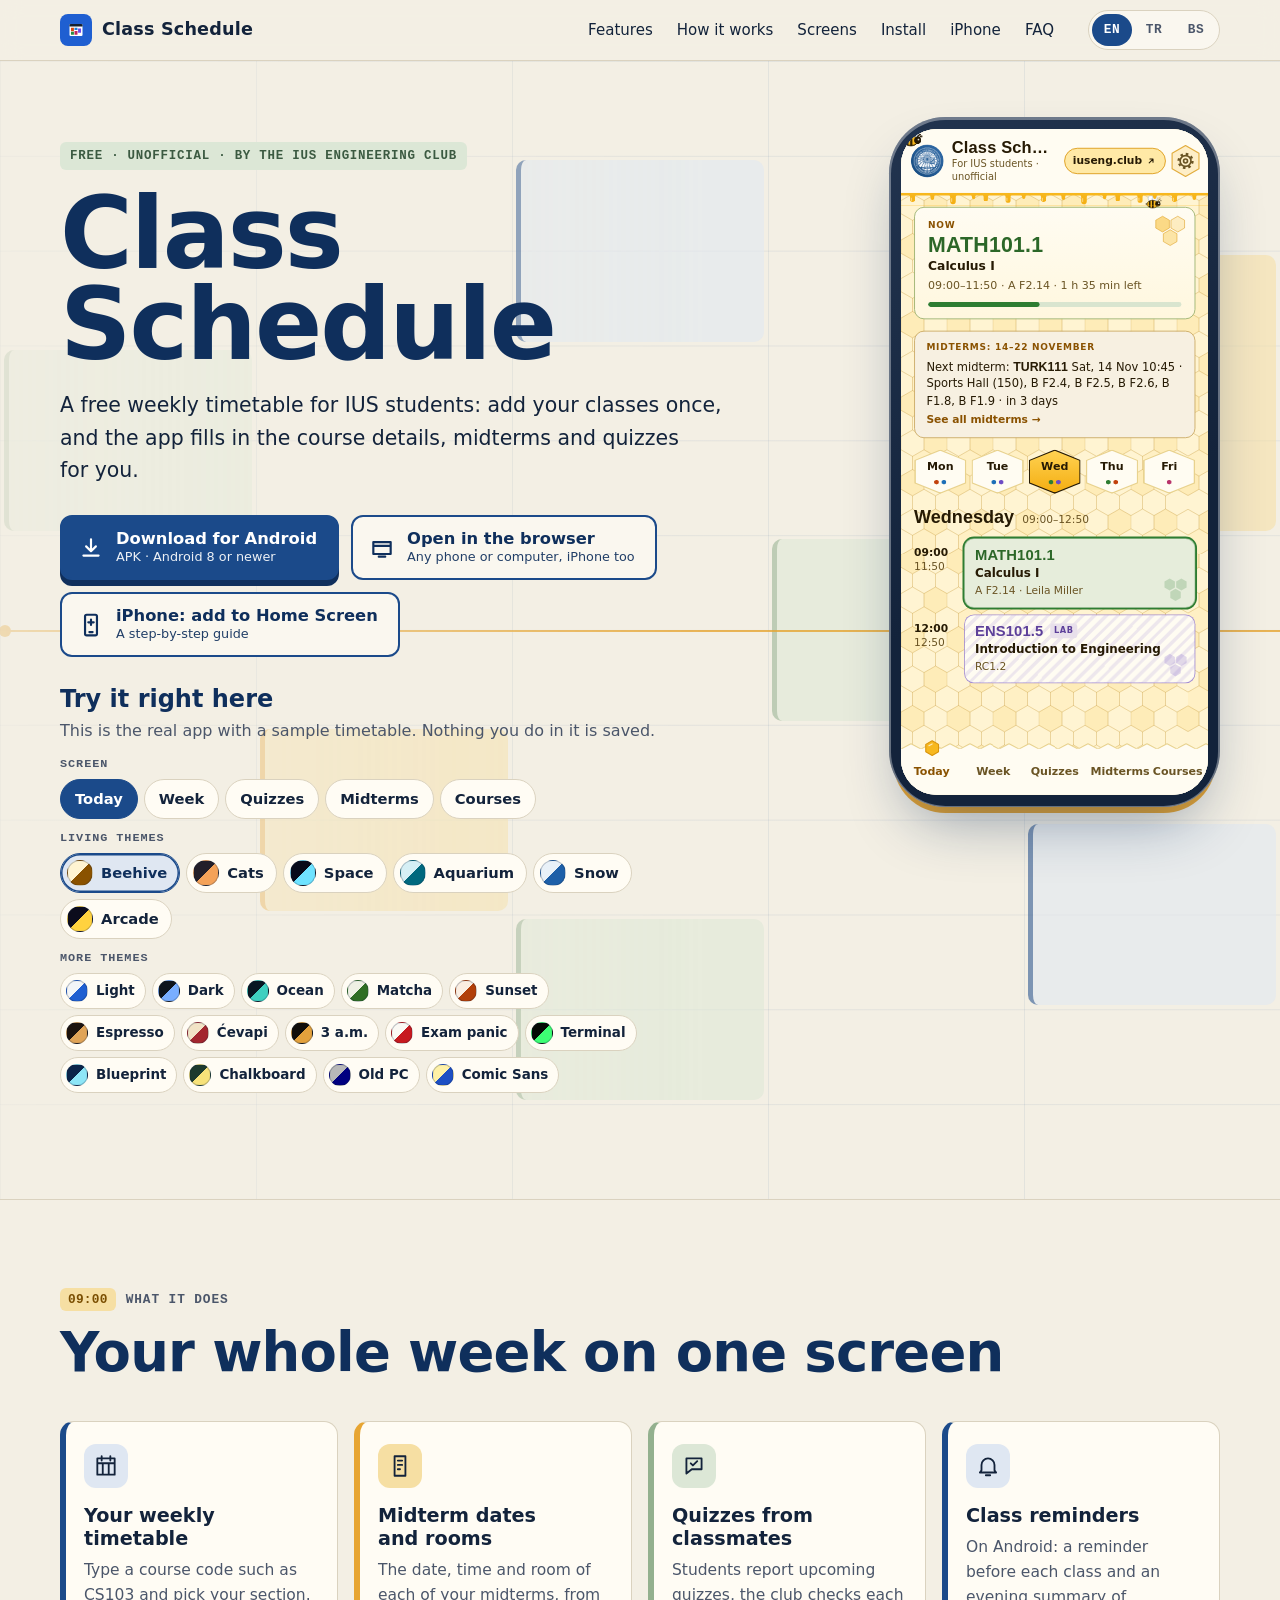
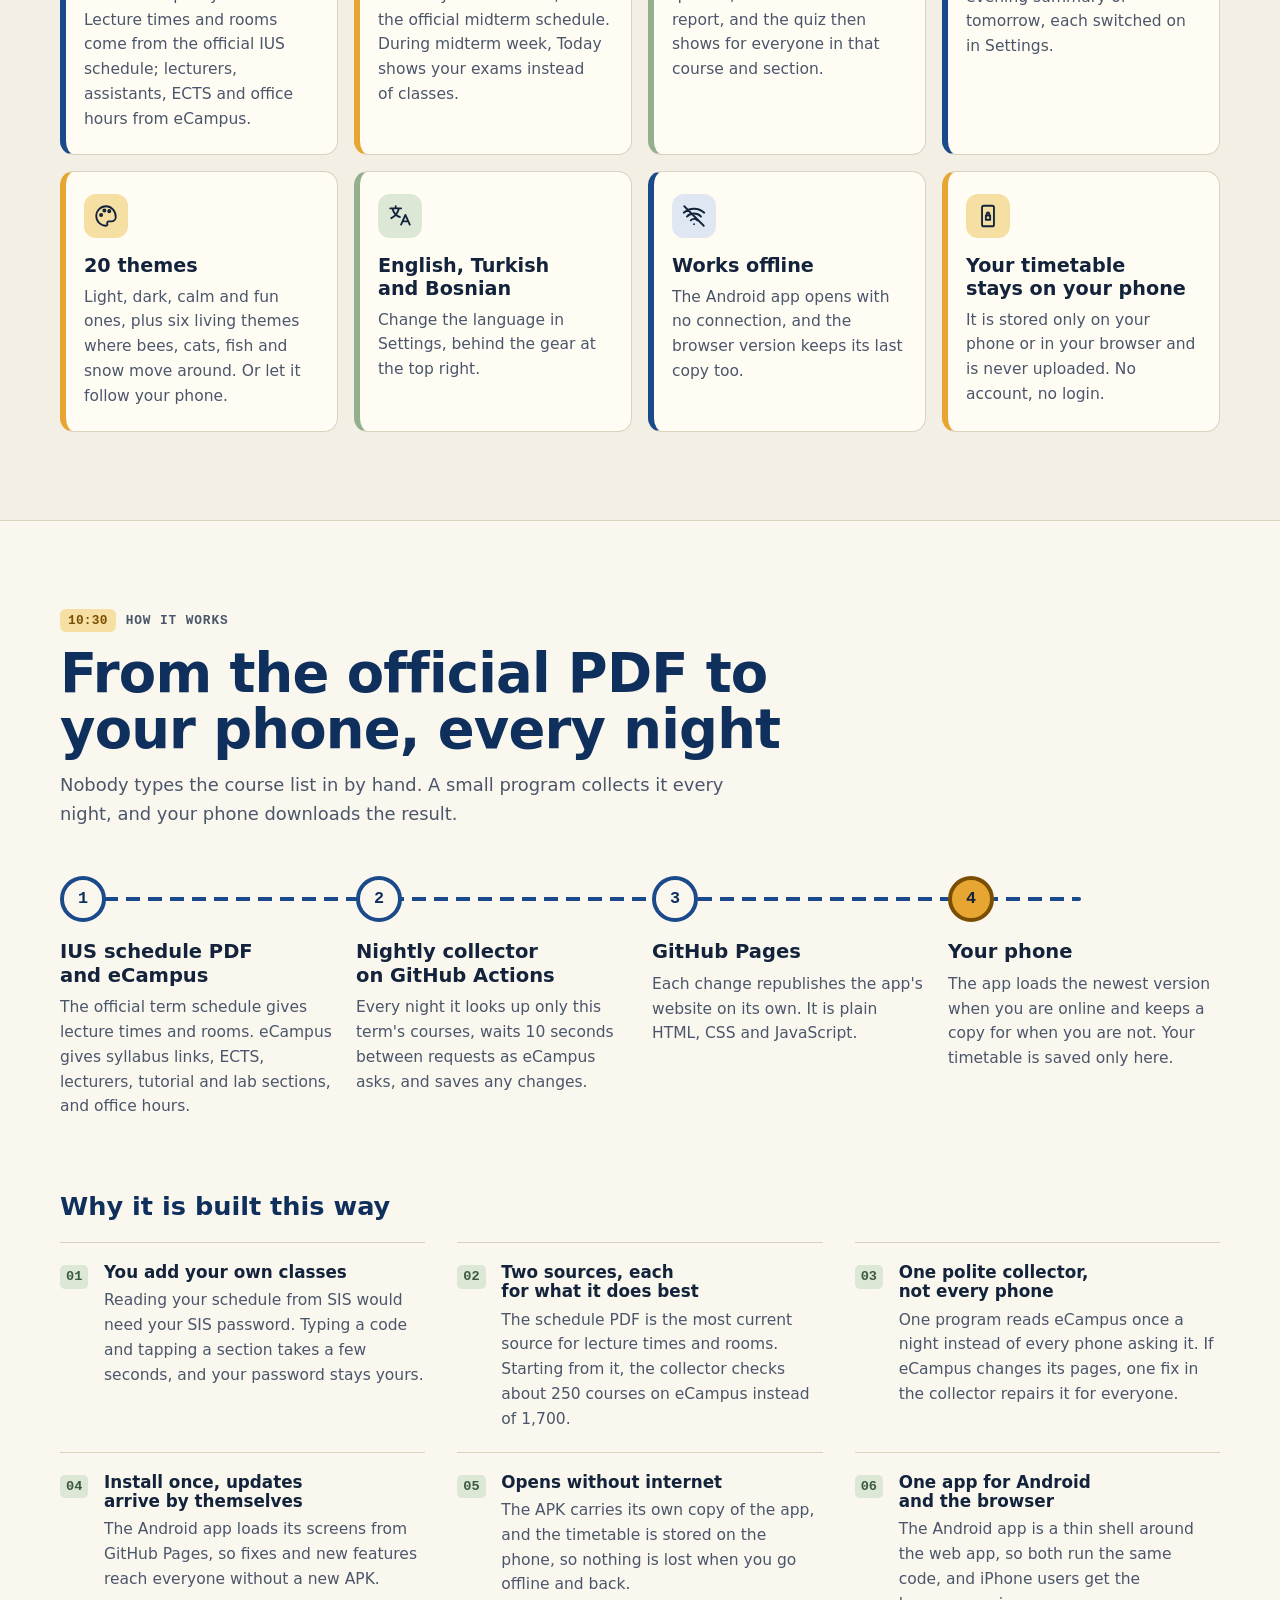
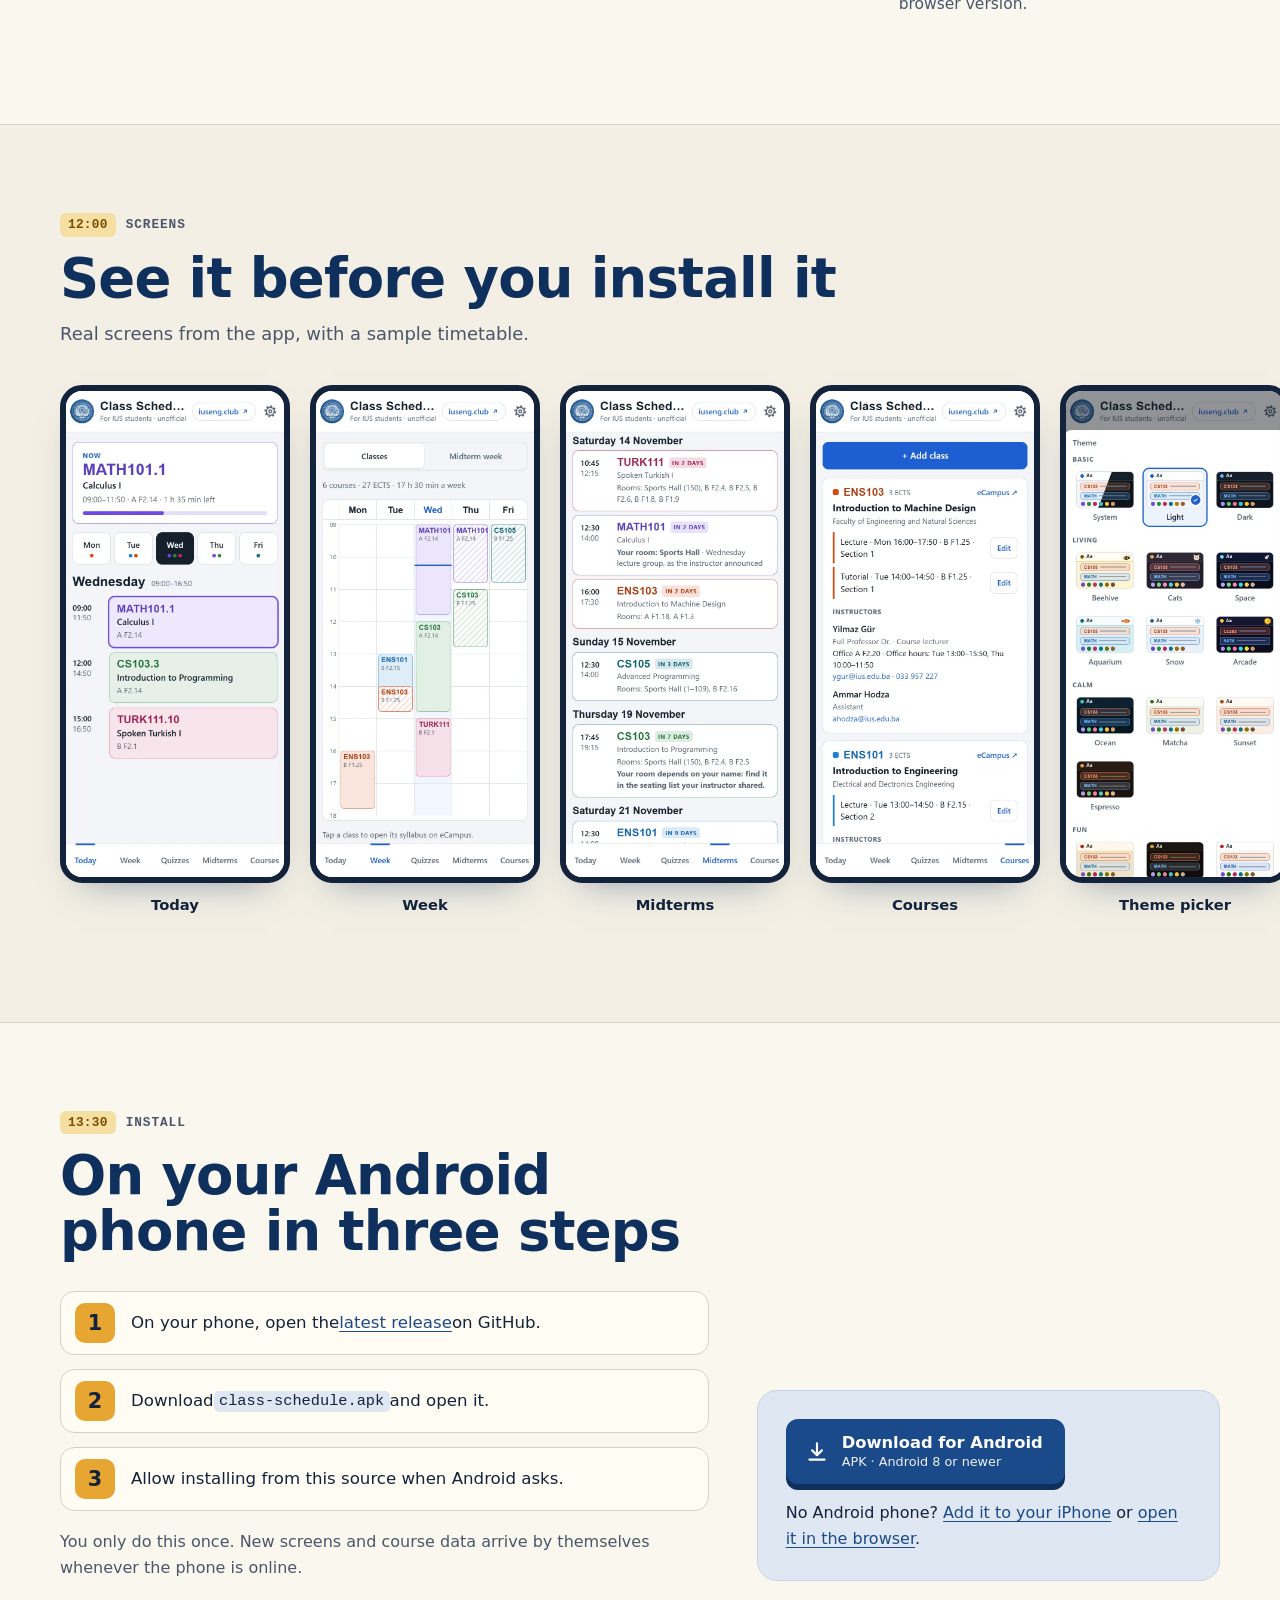
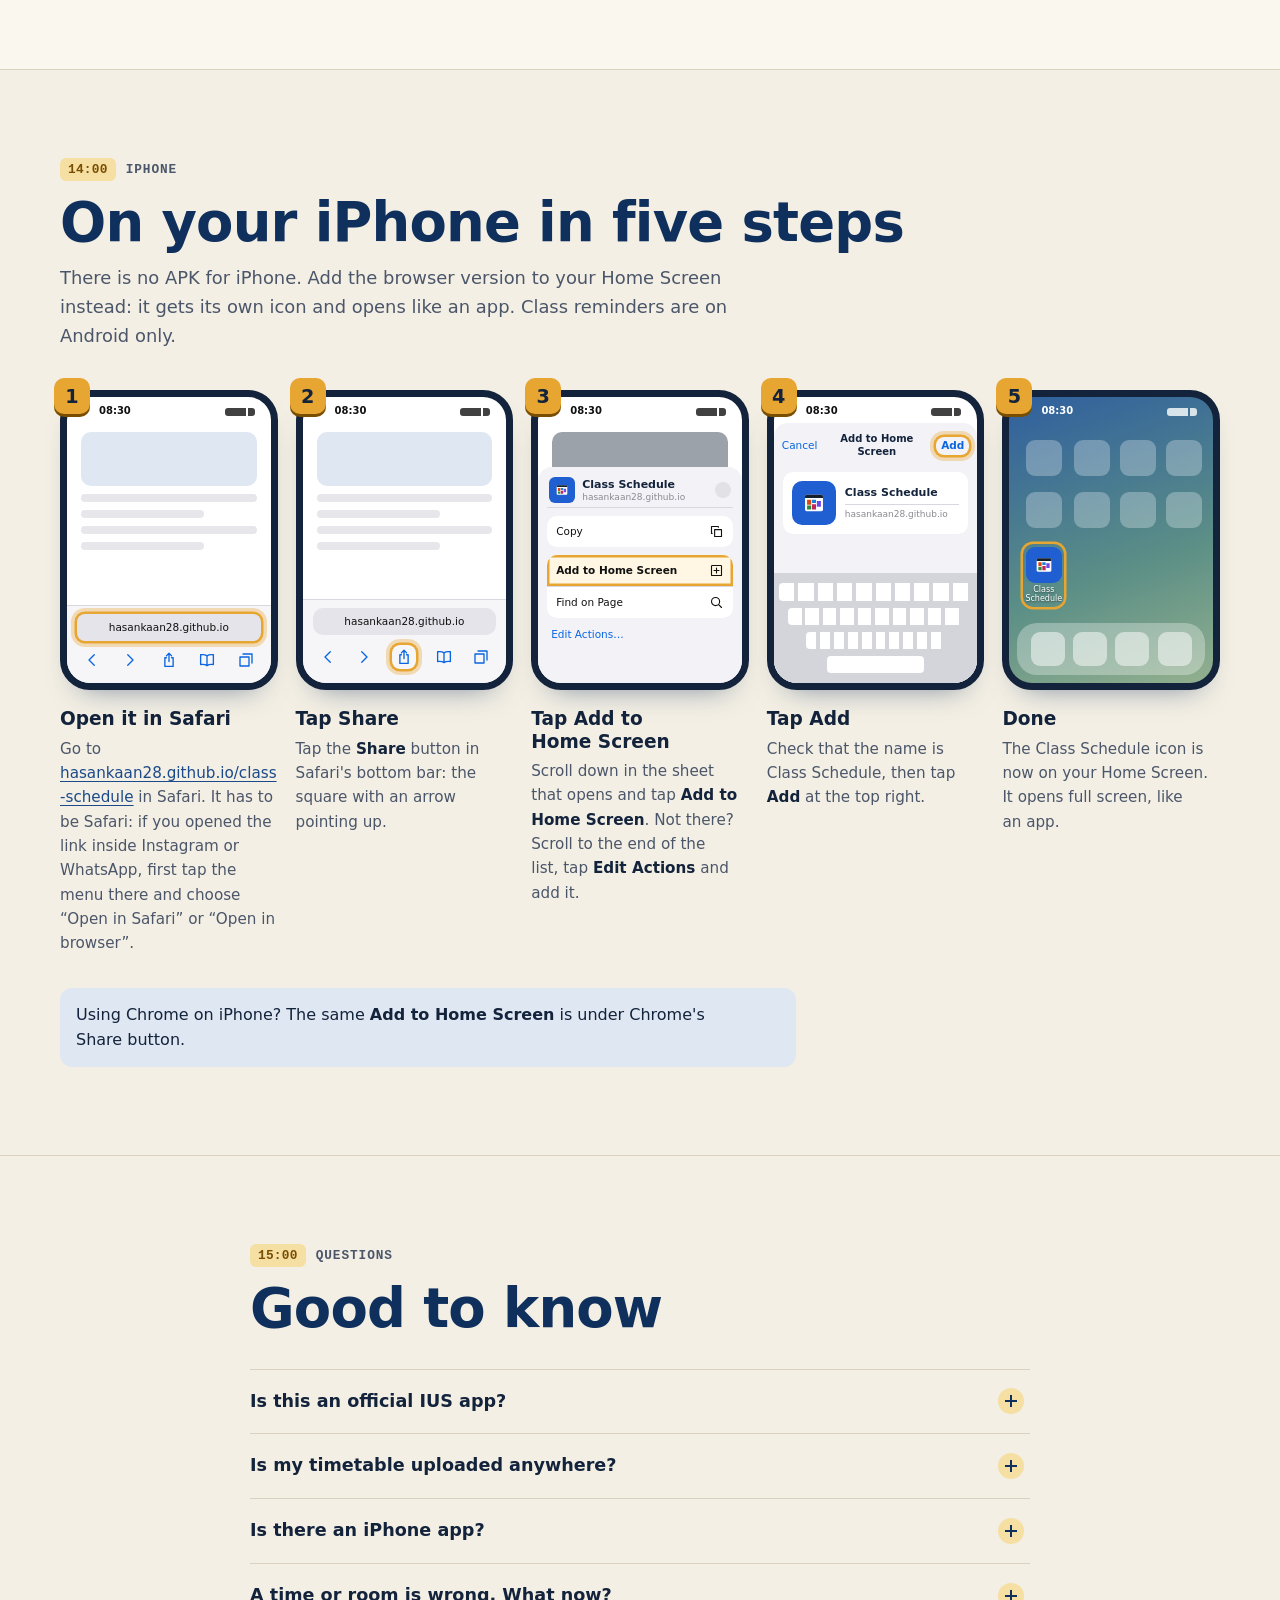
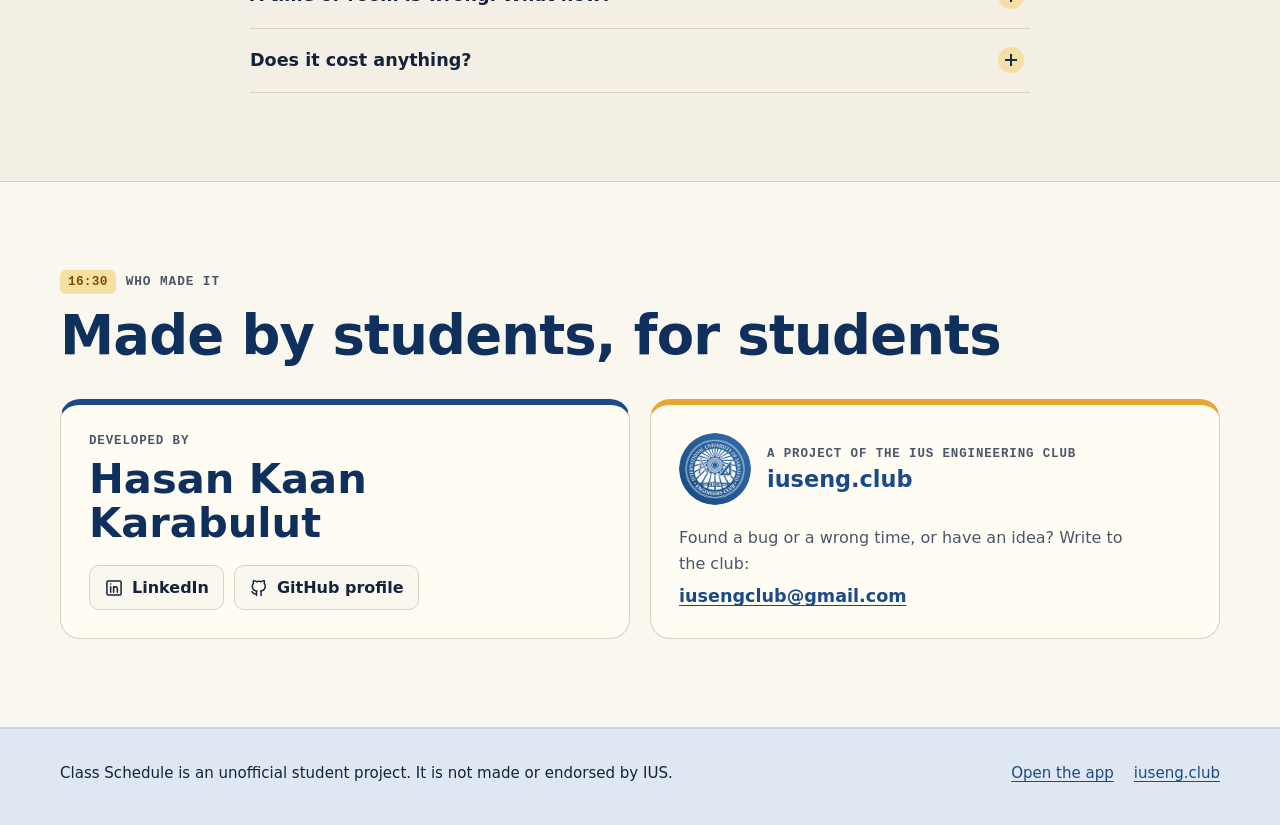
==== commit b83b0eb0: "feat(about): developer LinkedIn link, no source-code links The developer block starts with a LinkedI" ====
--- a/web/about/index.html
+++ b/web/about/index.html
@@ -365,7 +365,7 @@
       </details>
       <details>
         <summary data-i18n="q5">Does it cost anything?</summary>
-        <p data-i18n="a5">No. It is free, and its source code is on <a href="https://github.com/HasanKaan28/class-schedule">GitHub</a>.</p>
+        <p data-i18n="a5">No. It is free, with no account and no sign-up.</p>
       </details>
     </div>
   </div>
@@ -381,9 +381,8 @@
         <p class="role" data-i18n="devRole">Developed by</p>
         <p class="name">Hasan Kaan Karabulut</p>
         <ul class="links" role="list">
-          <li><a href="https://github.com/HasanKaan28"><svg viewBox="0 0 24 24" aria-hidden="true"><path d="M9 19c-4 1.3-4-2-5.5-2.5M14.5 21v-3.4c0-1 .1-1.4-.5-2 2.8-.3 5.5-1.4 5.5-6a4.6 4.6 0 0 0-1.3-3.2 4.3 4.3 0 0 0-.1-3.2s-1-.3-3.3 1.2a11.5 11.5 0 0 0-6 0C6.5 2.9 5.5 3.2 5.5 3.2a4.3 4.3 0 0 0-.1 3.2A4.6 4.6 0 0 0 4 9.6c0 4.6 2.7 5.7 5.5 6-.6.6-.6 1.2-.5 2V21"/></svg><span data-i18n="ghProfile">GitHub profile</span></a></li>
-          <li><a href="https://github.com/HasanKaan28/class-schedule"><svg viewBox="0 0 24 24" aria-hidden="true"><path d="M8.5 7 3.5 12l5 5M15.5 7l5 5-5 5"/></svg><span data-i18n="source">Source code</span></a></li>
-        </ul>
+          <li><a href="https://www.linkedin.com/in/hasan-kaan-karabulut" target="_blank" rel="noopener"><svg viewBox="0 0 24 24" aria-hidden="true"><path d="M5 3.5h14A1.5 1.5 0 0 1 20.5 5v14a1.5 1.5 0 0 1-1.5 1.5H5A1.5 1.5 0 0 1 3.5 19V5A1.5 1.5 0 0 1 5 3.5zM8 10.5V17M8 7.2v.1M11.5 17v-6.5M11.5 13.2c0-1.6 1-2.7 2.4-2.7s2.1 1 2.1 2.6V17"/></svg><span>LinkedIn</span><span class="sr" data-i18n="newTab">(opens in a new tab)</span></a></li>
+          <li><a href="https://github.com/HasanKaan28"><svg viewBox="0 0 24 24" aria-hidden="true"><path d="M9 19c-4 1.3-4-2-5.5-2.5M14.5 21v-3.4c0-1 .1-1.4-.5-2 2.8-.3 5.5-1.4 5.5-6a4.6 4.6 0 0 0-1.3-3.2 4.3 4.3 0 0 0-.1-3.2s-1-.3-3.3 1.2a11.5 11.5 0 0 0-6 0C6.5 2.9 5.5 3.2 5.5 3.2a4.3 4.3 0 0 0-.1 3.2A4.6 4.6 0 0 0 4 9.6c0 4.6 2.7 5.7 5.5 6-.6.6-.6 1.2-.5 2V21"/></svg><span data-i18n="ghProfile">GitHub profile</span></a></li>        </ul>
       </div>
       <div class="club">
         <a class="club-link" href="https://iuseng.club">
@@ -403,9 +402,7 @@
   <div class="wrap foot-in">
     <p data-i18n="footLine">Class Schedule is an unofficial student project. It is not made or endorsed by IUS.</p>
     <p class="foot-links">
-      <a href="../" data-i18n="footApp">Open the app</a>
-      <a href="https://github.com/HasanKaan28/class-schedule" data-i18n="source">Source code</a>
-      <a href="https://iuseng.club">iuseng.club</a>
+      <a href="../" data-i18n="footApp">Open the app</a>      <a href="https://iuseng.club">iuseng.club</a>
     </p>
   </div>
 </footer>
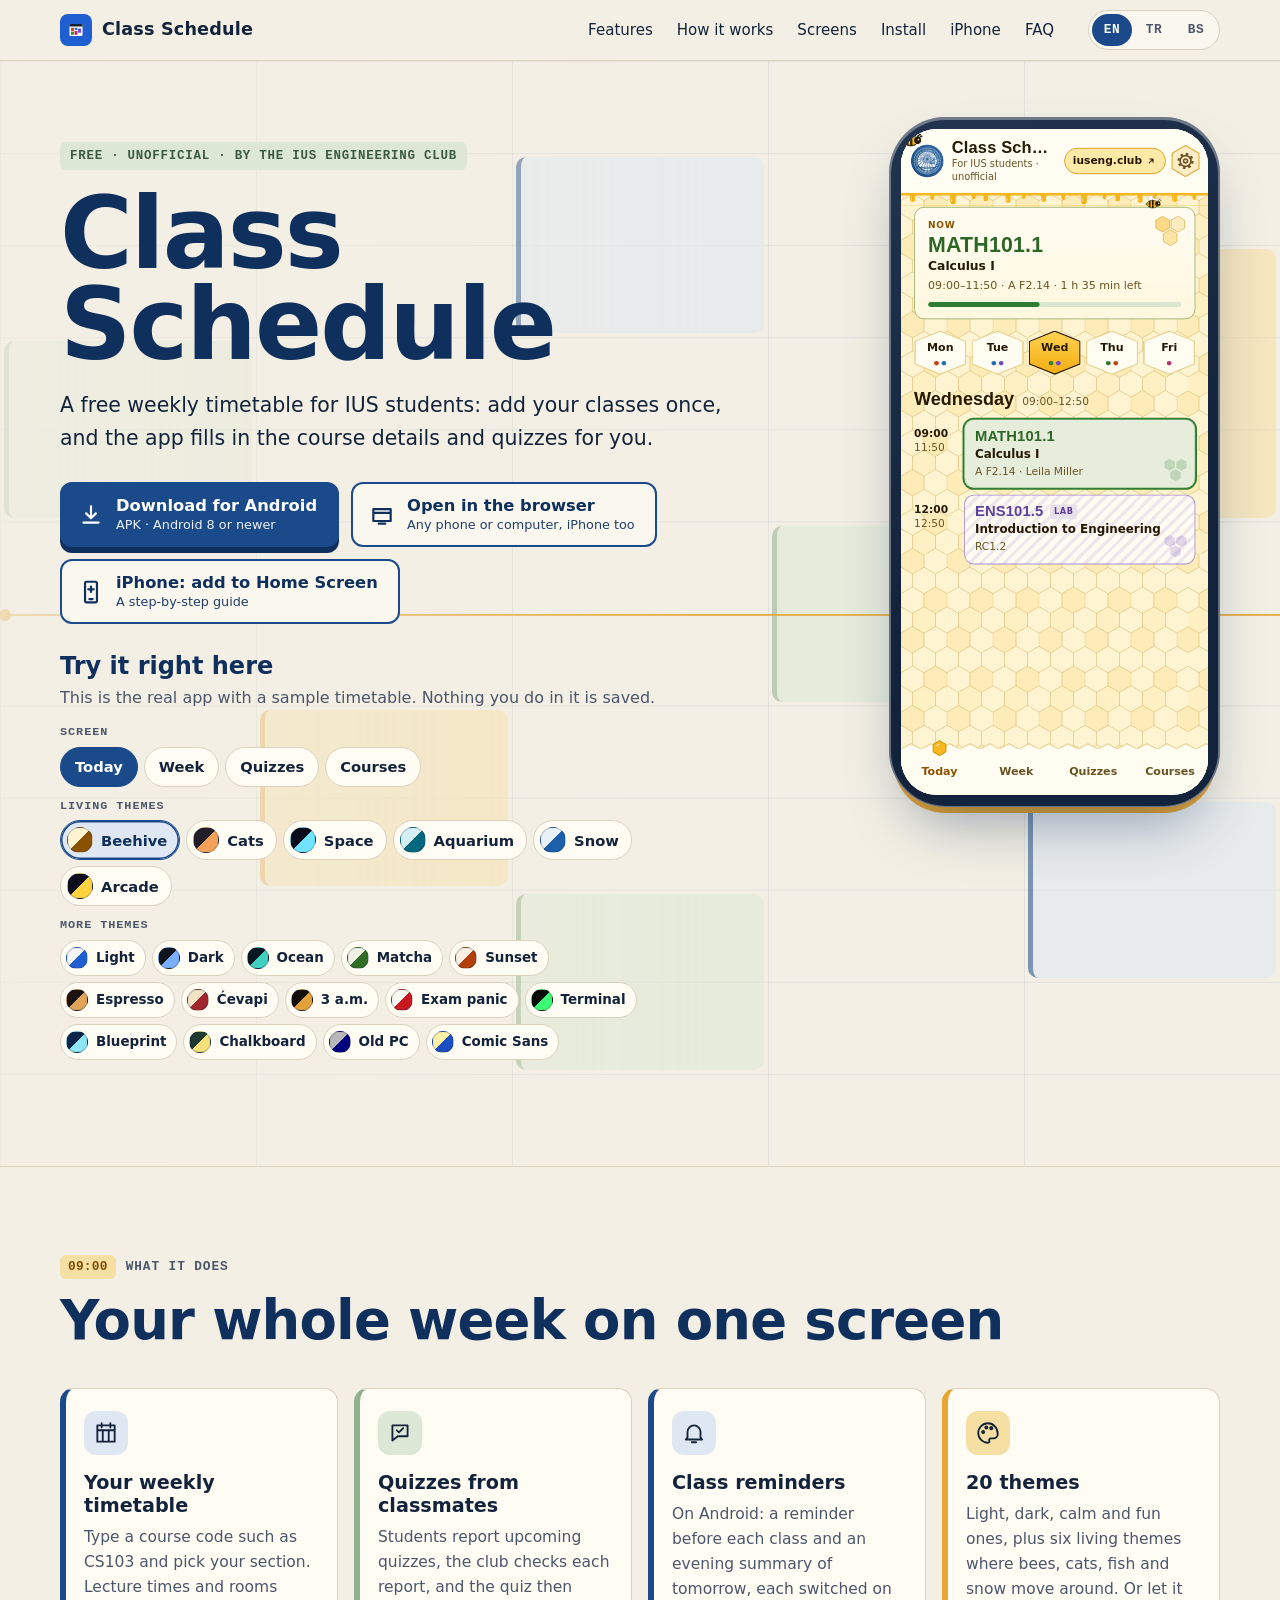
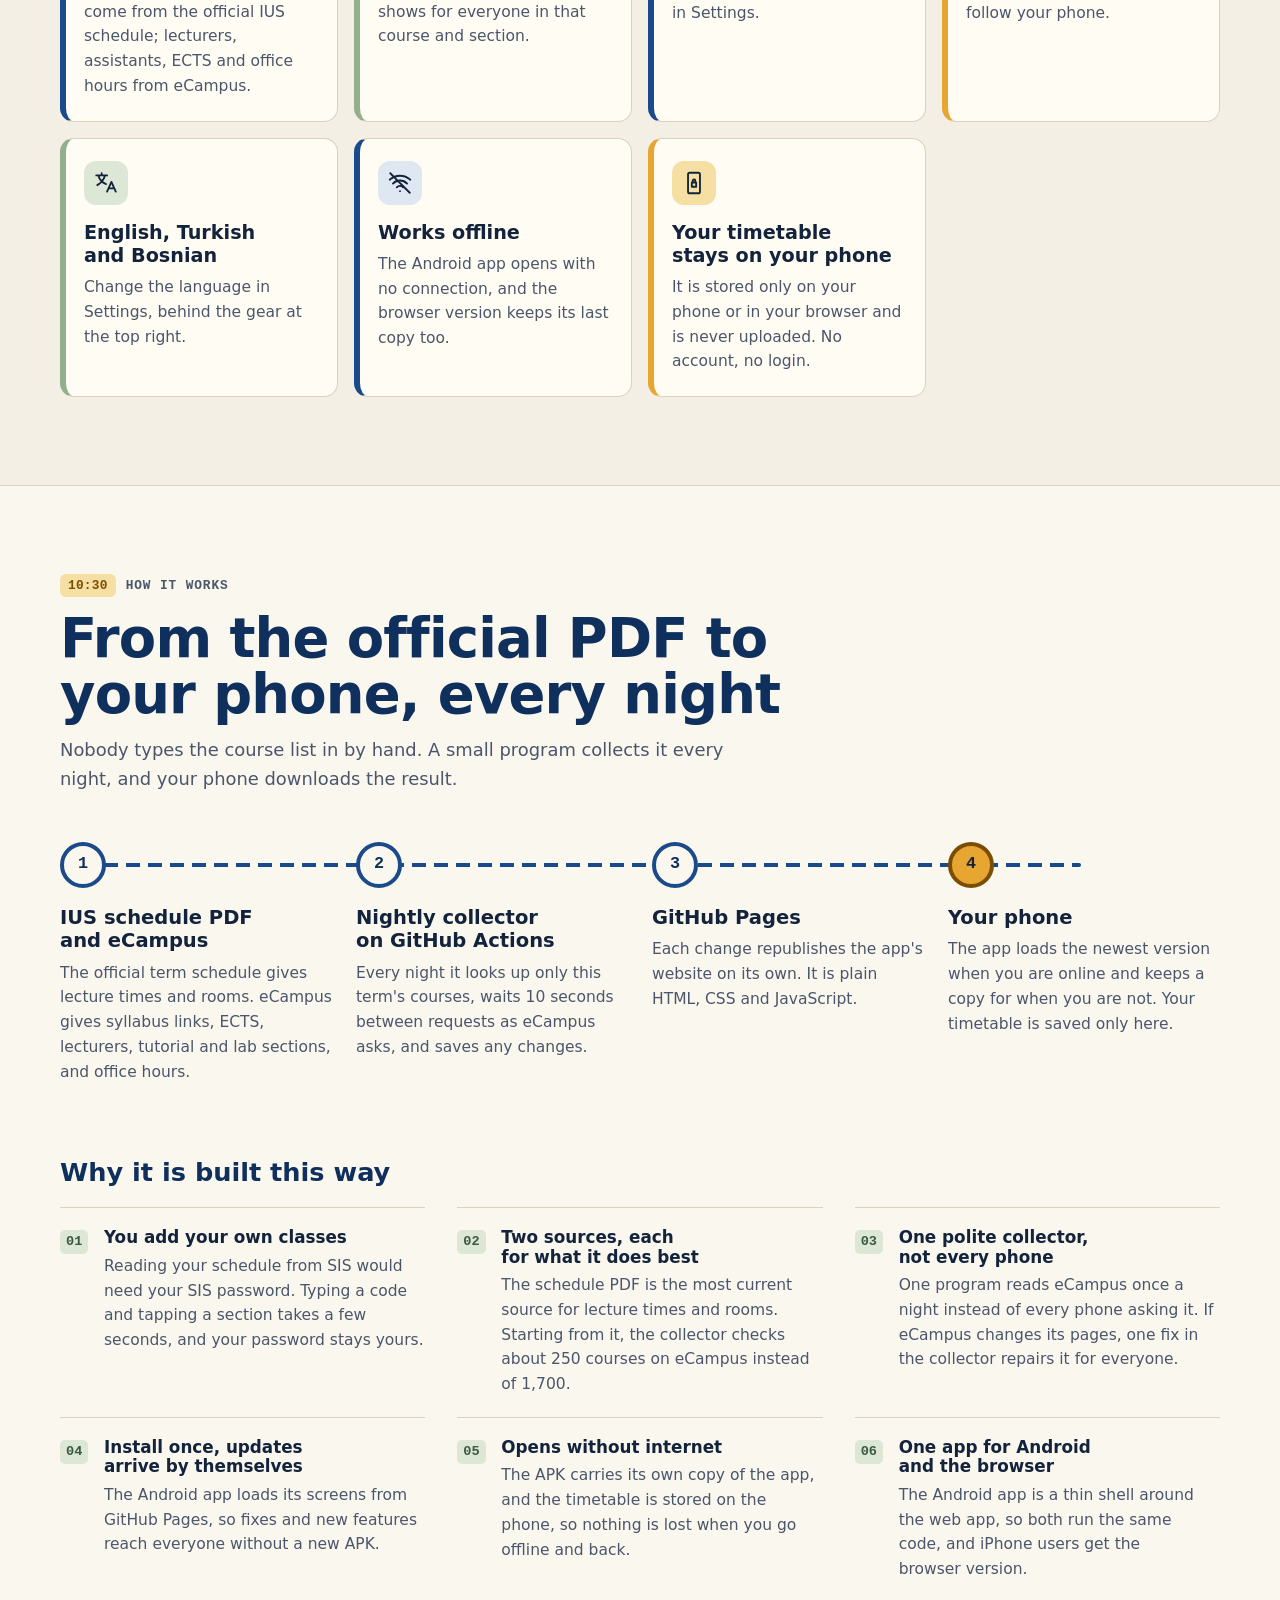
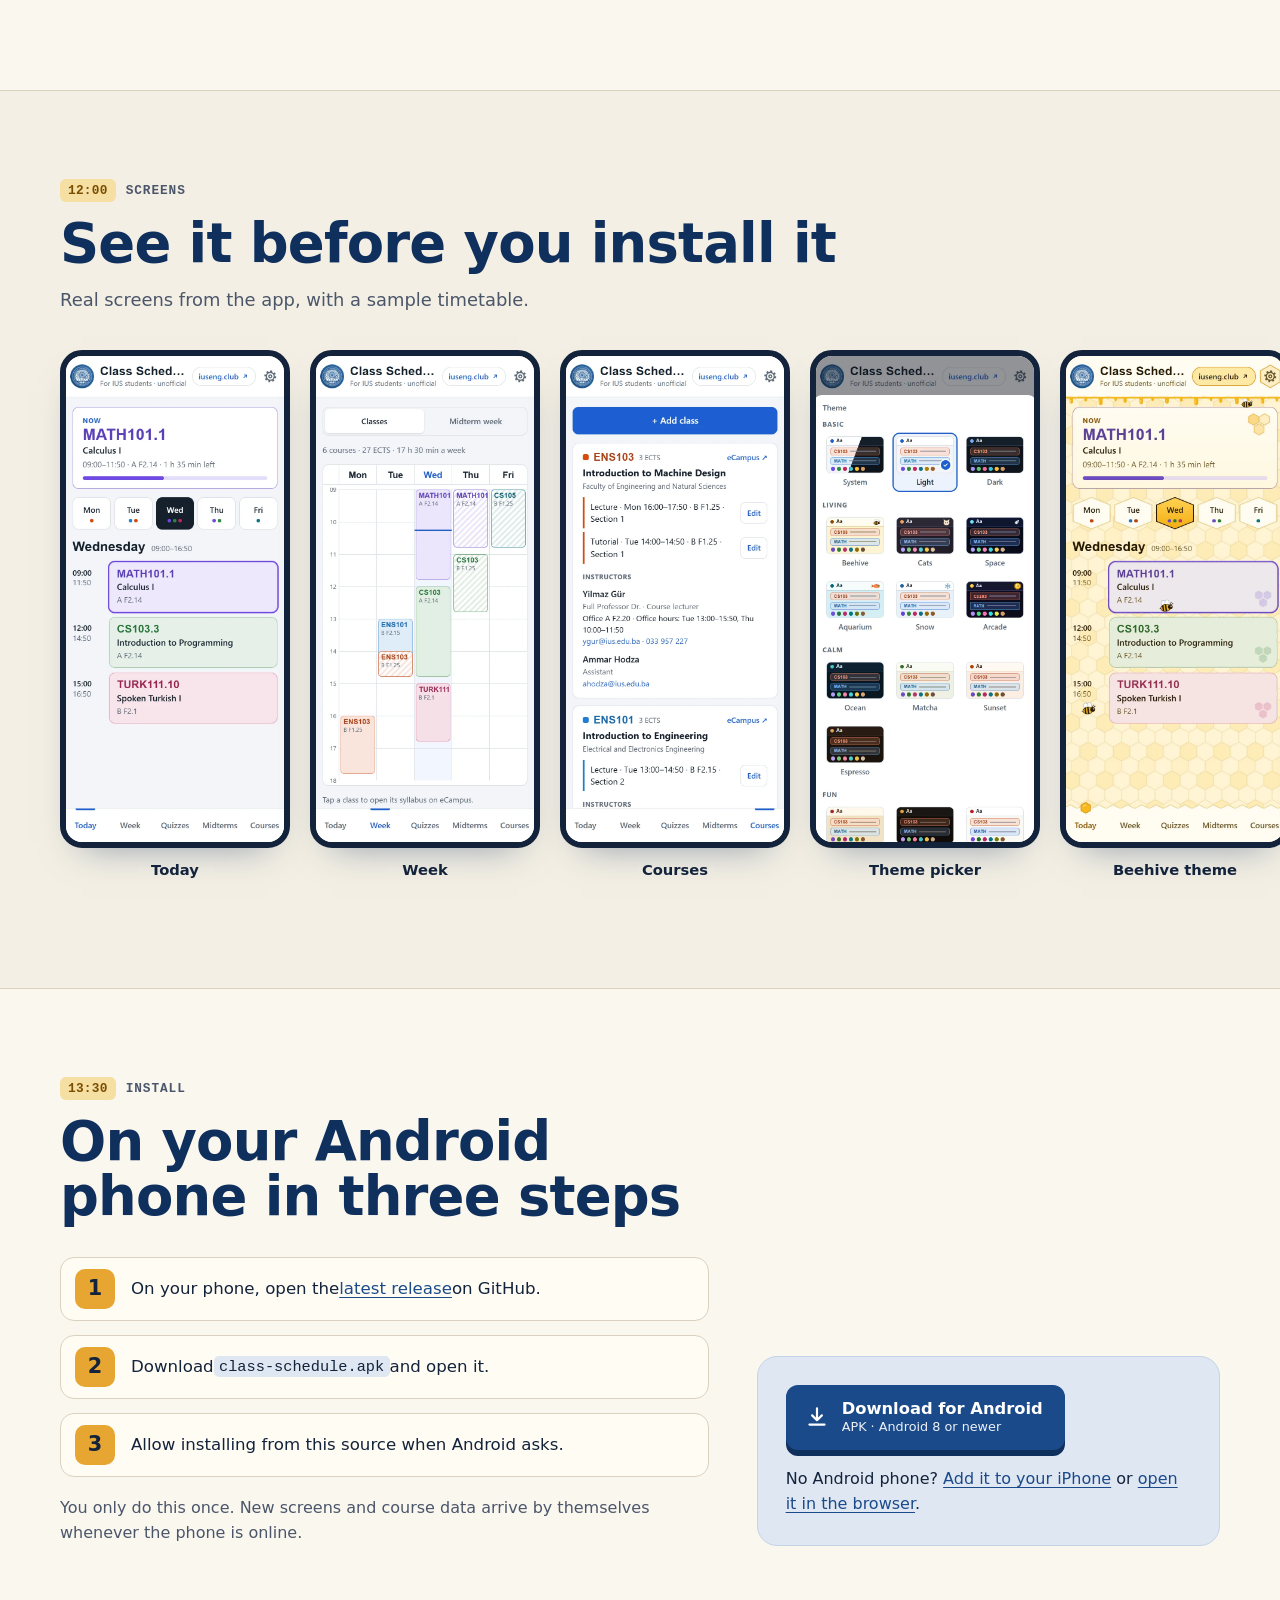
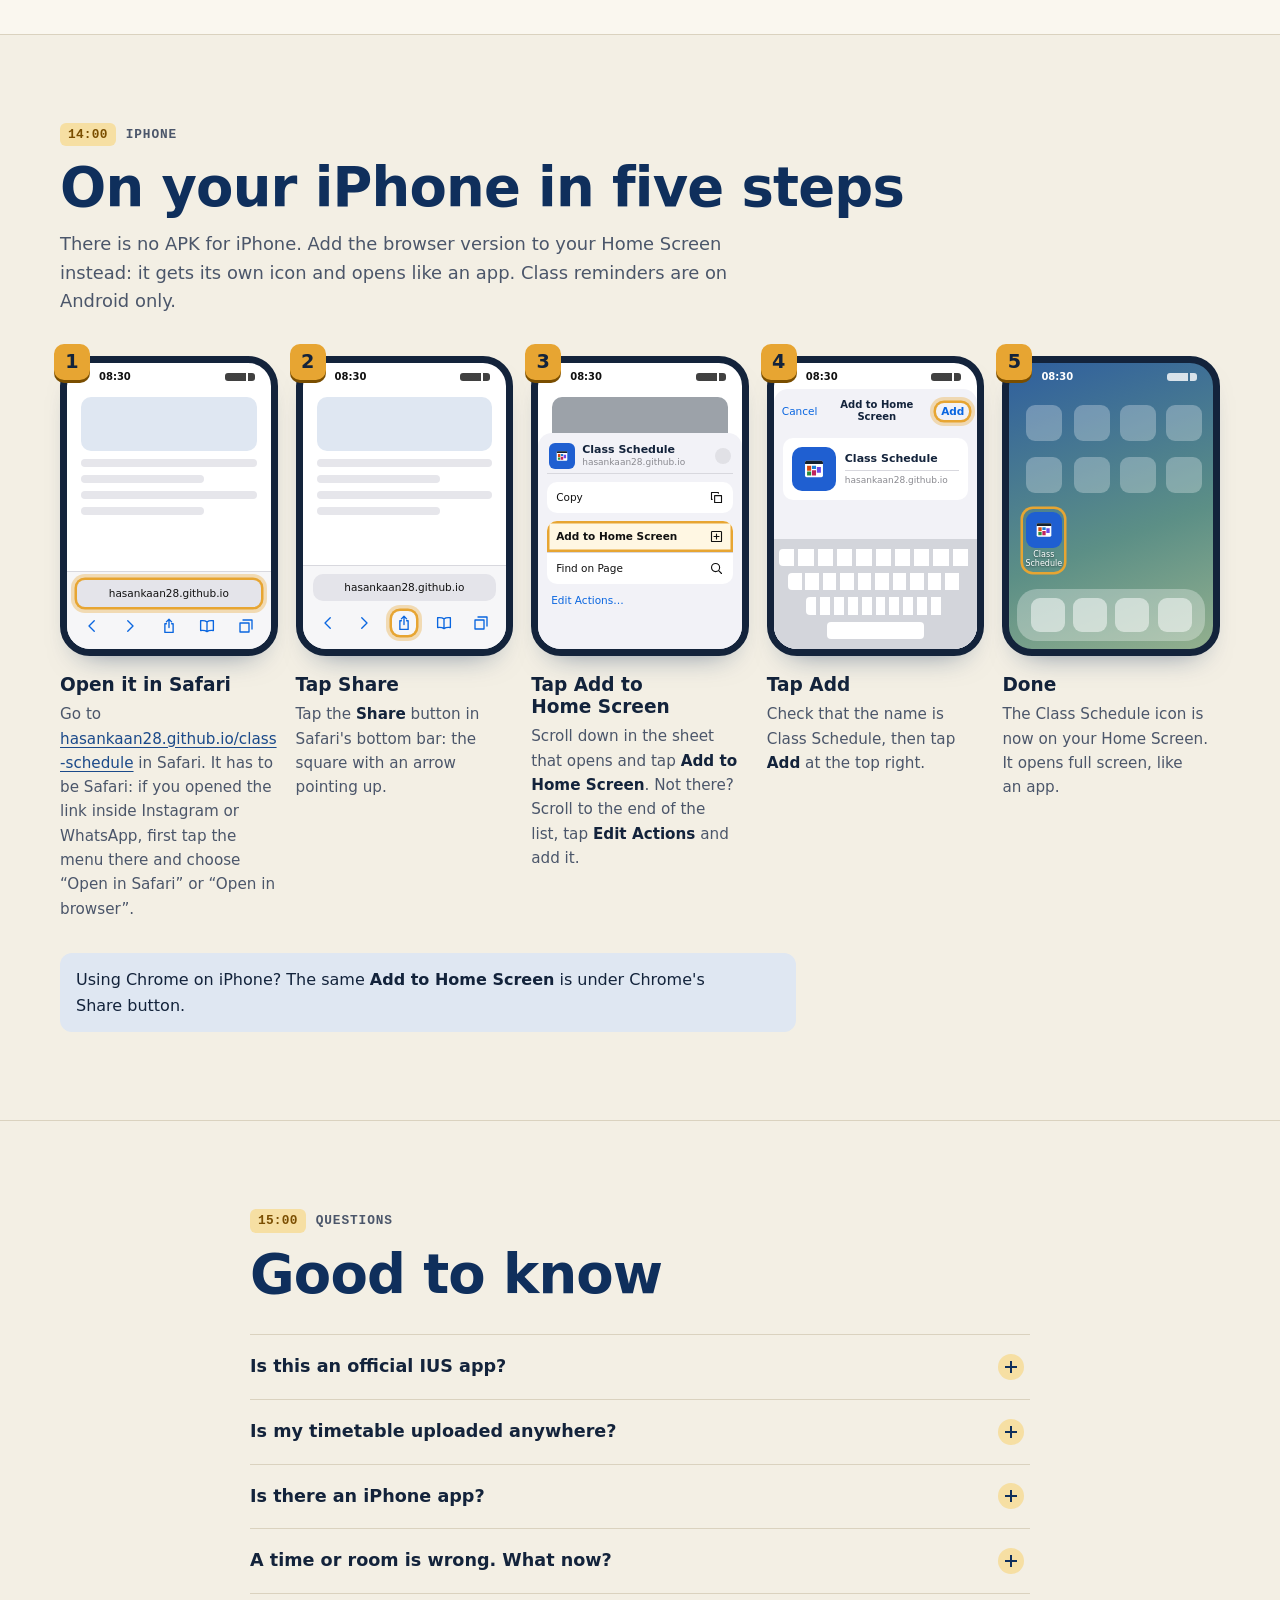
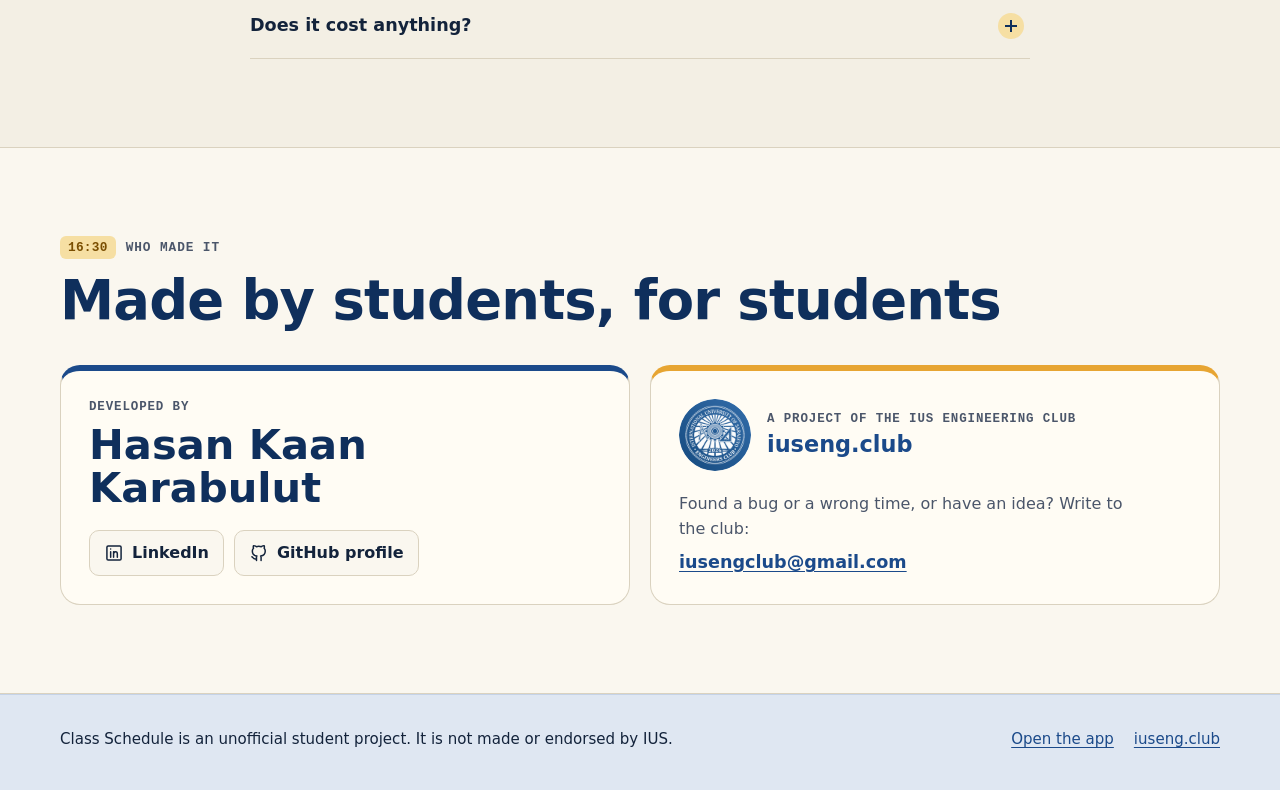
==== commit 9bfddf9d: "Remove the Midterms tab now that midterm week is over" ====
--- a/web/about/index.html
+++ b/web/about/index.html
@@ -6,13 +6,13 @@
 <meta name="color-scheme" content="light">
 <meta name="theme-color" content="#F3EFE4">
 <title data-i18n="docTitle">Class Schedule: a free timetable app for IUS students</title>
-<meta name="description" content="A free weekly timetable for IUS students, with course details from the official schedule and eCampus, midterms, quizzes and class reminders. Unofficial, by the IUS Engineering Club." data-i18n-attr="content:metaDesc">
+<meta name="description" content="A free weekly timetable for IUS students, with course details from the official schedule and eCampus, quizzes and class reminders. Unofficial, by the IUS Engineering Club." data-i18n-attr="content:metaDesc">
 <link rel="canonical" href="https://hasankaan28.github.io/class-schedule/about/">
 <meta property="og:type" content="website">
 <meta property="og:url" content="https://hasankaan28.github.io/class-schedule/about/">
 <meta property="og:site_name" content="Class Schedule">
 <meta property="og:title" content="Class Schedule: a free timetable app for IUS students" data-i18n-attr="content:docTitle">
-<meta property="og:description" content="A free weekly timetable for IUS students, with course details from the official schedule and eCampus, midterms, quizzes and class reminders. Unofficial, by the IUS Engineering Club." data-i18n-attr="content:metaDesc">
+<meta property="og:description" content="A free weekly timetable for IUS students, with course details from the official schedule and eCampus, quizzes and class reminders. Unofficial, by the IUS Engineering Club." data-i18n-attr="content:metaDesc">
 <meta property="og:image" content="https://hasankaan28.github.io/class-schedule/about/img/og.png">
 <meta property="og:image:width" content="1200">
 <meta property="og:image:height" content="630">
@@ -60,7 +60,7 @@
     <div class="hero-copy">
       <p class="kicker" data-i18n="kicker">Free · Unofficial · By the IUS Engineering Club</p>
       <h1 id="hero-title" data-i18n="appName">Class Schedule</h1>
-      <p class="lead" data-i18n="heroLead">A free weekly timetable for IUS students: add your classes once, and the app fills in the course details, midterms and quizzes for you.</p>
+      <p class="lead" data-i18n="heroLead">A free weekly timetable for IUS students: add your classes once, and the app fills in the course details and quizzes for you.</p>
       <div class="ctas">
         <a class="btn primary" href="https://github.com/HasanKaan28/class-schedule/releases/latest/download/class-schedule.apk">
           <svg viewBox="0 0 24 24" aria-hidden="true"><path d="M12 4v11m0 0-4.5-4.5M12 15l4.5-4.5M5 19h14"/></svg>
@@ -98,7 +98,6 @@
             <button type="button" data-tab="today" aria-pressed="true" data-i18n="tabToday">Today</button>
             <button type="button" data-tab="week" aria-pressed="false" data-i18n="tabWeek">Week</button>
             <button type="button" data-tab="quizzes" aria-pressed="false" data-i18n="tabQuizzes">Quizzes</button>
-            <button type="button" data-tab="exams" aria-pressed="false" data-i18n="tabExams">Midterms</button>
             <button type="button" data-tab="courses" aria-pressed="false" data-i18n="tabCourses">Courses</button>
           </div>
         </div>
@@ -127,11 +126,6 @@
         <h3 data-i18n="f1t">Your weekly timetable</h3>
         <p data-i18n="f1d">Type a course code such as CS103 and pick your section. Lecture times and rooms come from the official IUS schedule; lecturers, assistants, ECTS and office hours from eCampus.</p>
       </li>
-      <li class="card c-honey">
-        <svg viewBox="0 0 24 24" aria-hidden="true"><path d="M7 3h10v18H7zM10 7h4M10 11h4M10 15h2"/></svg>
-        <h3 data-i18n="f2t">Midterm dates and rooms</h3>
-        <p data-i18n="f2d">The date, time and room of each of your midterms, from the official midterm schedule. During midterm week, Today shows your exams instead of classes.</p>
-      </li>
       <li class="card c-sage">
         <svg viewBox="0 0 24 24" aria-hidden="true"><path d="M5 5h14v10H10l-5 4zM9 9.5l2 2 4-4"/></svg>
         <h3 data-i18n="f3t">Quizzes from classmates</h3>
@@ -218,7 +212,6 @@
   <div class="shots" tabindex="0" role="region" aria-label="Screenshots, scroll sideways" data-i18n-attr="aria-label:shotsLabel">
     <figure><img src="img/shot-today.webp" width="750" height="1624" loading="lazy" alt="Today screen: the next class and the day's classes with free gaps between them" data-i18n-attr="alt:altToday"><figcaption data-i18n="capToday">Today</figcaption></figure>
     <figure><img src="img/shot-week.webp" width="750" height="1624" loading="lazy" alt="Week screen: a Monday to Friday timetable with coloured course blocks" data-i18n-attr="alt:altWeek"><figcaption data-i18n="capWeek">Week</figcaption></figure>
-    <figure><img src="img/shot-midterms.webp" width="750" height="1624" loading="lazy" alt="Midterms screen: the dates, times and rooms of a student's midterms" data-i18n-attr="alt:altMidterms"><figcaption data-i18n="capMidterms">Midterms</figcaption></figure>
     <figure><img src="img/shot-courses.webp" width="750" height="1624" loading="lazy" alt="Courses screen: each course with its instructors and office hours" data-i18n-attr="alt:altCourses"><figcaption data-i18n="capCourses">Courses</figcaption></figure>
     <figure><img src="img/shot-themes.webp" width="750" height="1624" loading="lazy" alt="Settings: the theme picker with all themes" data-i18n-attr="alt:altThemes"><figcaption data-i18n="capThemes">Theme picker</figcaption></figure>
     <figure><img src="img/shot-bee.webp" width="750" height="1624" loading="lazy" alt="The app in the Beehive theme" data-i18n-attr="alt:altBee"><figcaption data-i18n="capBee">Beehive theme</figcaption></figure>
